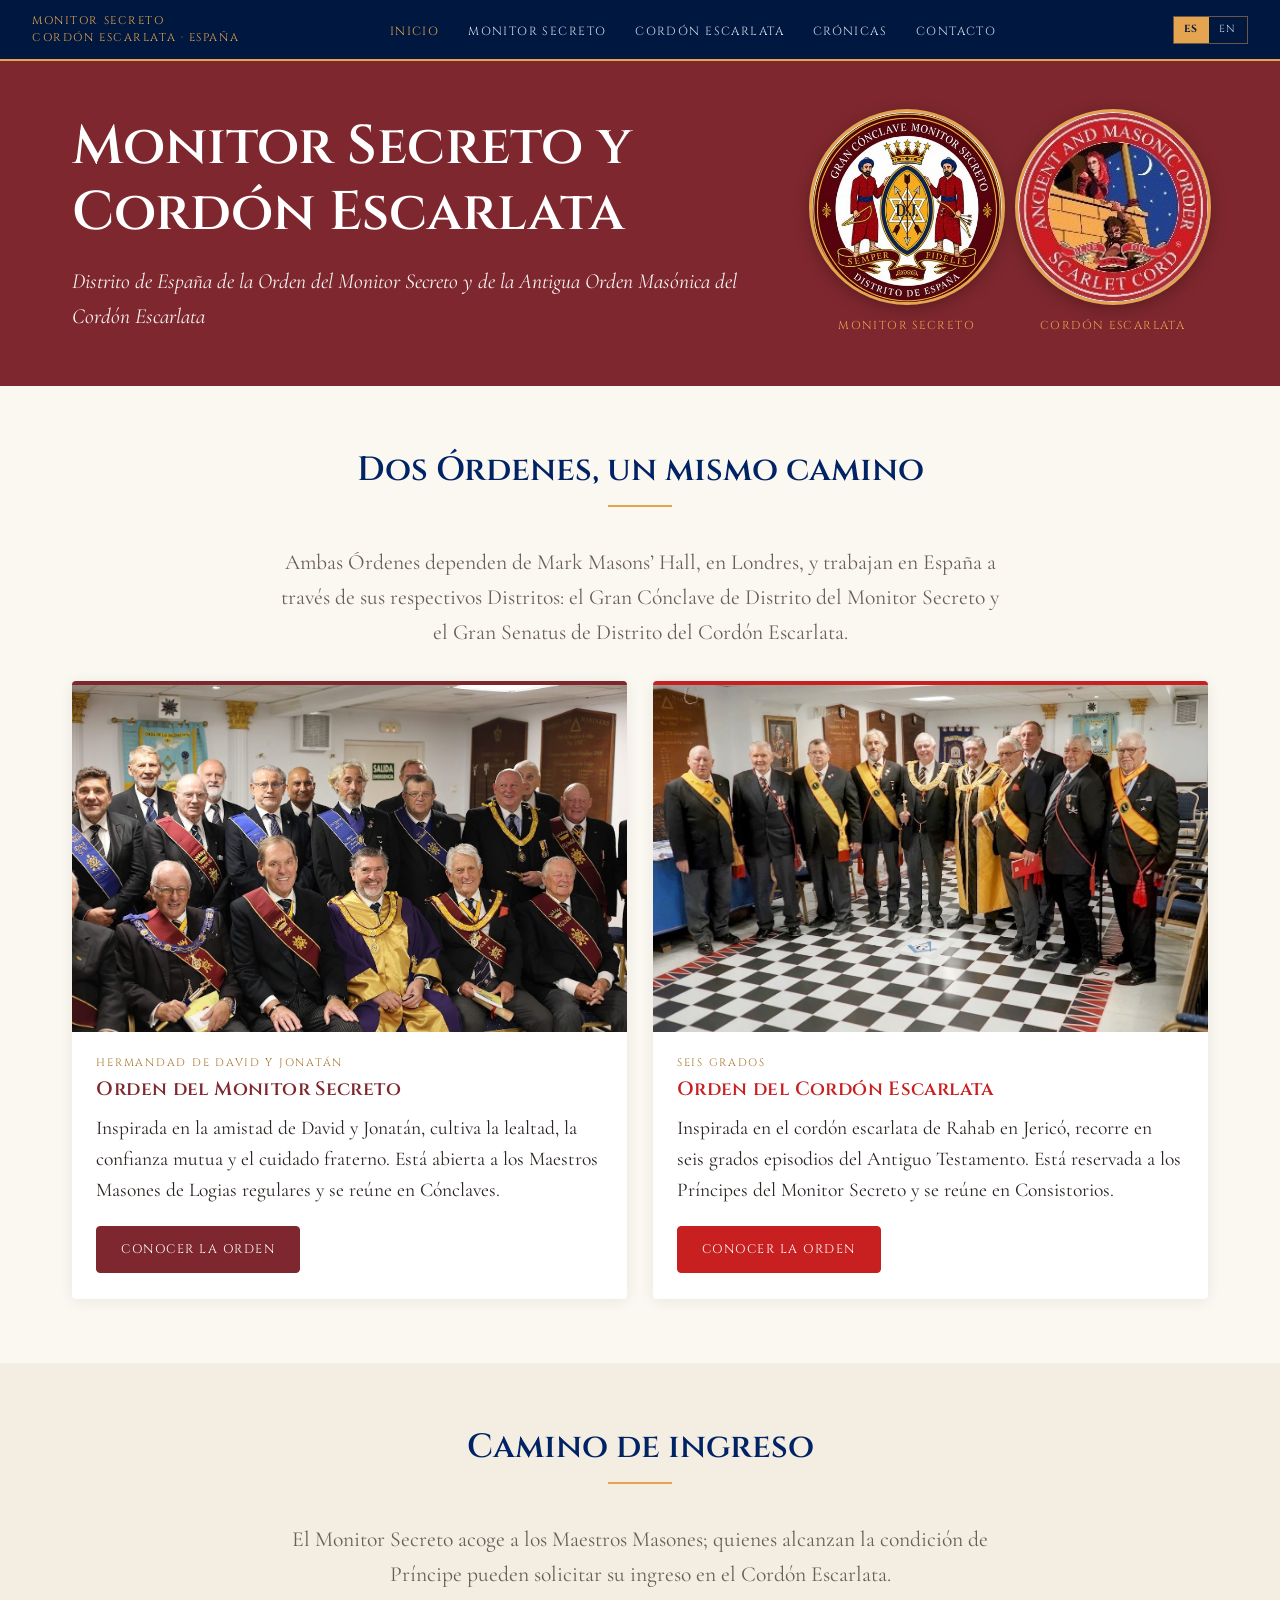
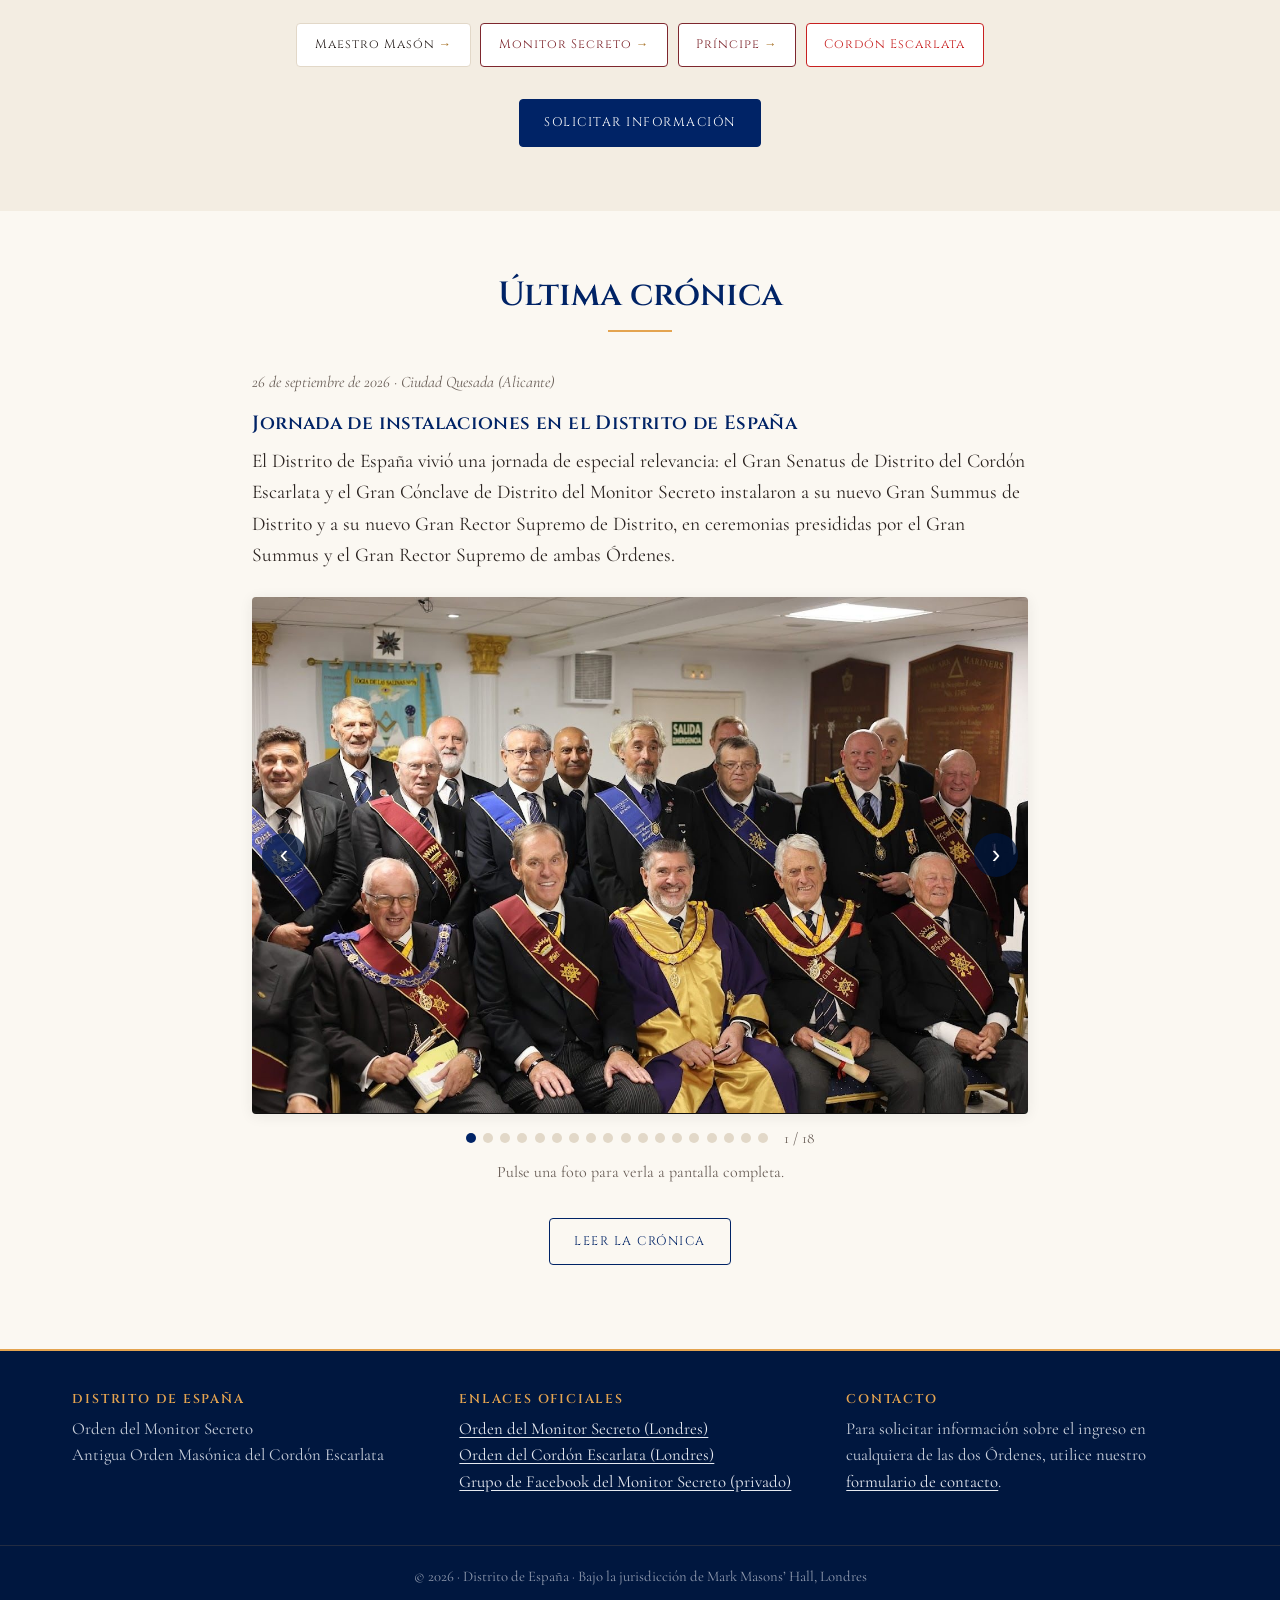
==== index.html @ dfb95e64 "Add files via upload" ====
<!DOCTYPE html>
<html lang="es">
<head>
<meta charset="utf-8">
<meta name="viewport" content="width=device-width, initial-scale=1">
<title>Monitor Secreto y Cordón Escarlata · Distrito de España</title>
<meta name="description" content="Web del Distrito de España de la Orden del Monitor Secreto y de la Antigua Orden Masónica del Cordón Escarlata.">
<meta name="theme-color" content="#00173F">
<link rel="alternate" hreflang="es" href="index.html">
<link rel="alternate" hreflang="en" href="index-en.html">
<link rel="icon" type="image/png" href="icon-192.png">
<link rel="apple-touch-icon" href="apple-touch-icon.png">
<link rel="manifest" href="manifest.json">
<link rel="preconnect" href="https://fonts.googleapis.com">
<link rel="preconnect" href="https://fonts.gstatic.com" crossorigin>
<link rel="stylesheet" href="https://fonts.googleapis.com/css2?family=Cinzel:wght@400;600;700&amp;family=Cormorant+Garamond:ital,wght@0,400;0,500;0,600;1,400&amp;display=swap">
<link rel="stylesheet" href="estilos.css?v=5">
</head>
<body>

<nav class="principal">
  <a href="index.html" class="nav-logo"><span class="nav-titulo">Monitor Secreto<br>Cordón Escarlata · España</span></a>
  <ul class="nav-enlaces">
      <li><a href="index.html" class="activo" aria-current="page">Inicio</a></li>
      <li><a href="monitor-secreto.html">Monitor Secreto</a></li>
      <li><a href="cordon-escarlata.html">Cordón Escarlata</a></li>
      <li><a href="cronicas.html">Crónicas</a></li>
      <li><a href="contacto.html">Contacto</a></li>
  </ul>
  <div class="idioma"><a href="index.html" lang="es" hreflang="es" class="activo">ES</a><a href="index-en.html" lang="en" hreflang="en">EN</a></div>
  <button class="nav-hamburguesa" type="button" aria-label="Menú" aria-controls="navMovil" aria-expanded="false" onclick="var m=document.getElementById('navMovil');this.setAttribute('aria-expanded',m.classList.toggle('abierto'))"><span></span><span></span><span></span></button>
</nav>
<div class="nav-movil" id="navMovil">
  <a href="index.html" class="activo">Inicio</a>
  <a href="monitor-secreto.html">Monitor Secreto</a>
  <a href="cordon-escarlata.html">Cordón Escarlata</a>
  <a href="cronicas.html">Crónicas</a>
  <a href="contacto.html">Contacto</a>
  <div class="idioma"><a href="index.html" lang="es" hreflang="es" class="activo">ES</a><a href="index-en.html" lang="en" hreflang="en">EN</a></div>
</div>

<header class="franja" style="background:var(--granate)">
  <div class="contenedor">
    <div>
      <h1>Monitor Secreto y Cordón Escarlata</h1>
      <p class="subtitulo">Distrito de España de la Orden del Monitor Secreto y de la Antigua Orden Masónica del Cordón Escarlata</p>
    </div>
    <div style="display:flex;gap:1rem;justify-content:center">
      <a class="acceso-orden" href="monitor-secreto.html"><span class="sello" style="width:clamp(120px,16vw,190px)"><img src="emblema-osm.jpg" alt="Emblema del Gran Cónclave de Distrito de España" width="190" height="190"></span><span class="rotulo">Monitor Secreto</span></a>
      <a class="acceso-orden" href="cordon-escarlata.html"><span class="sello" style="width:clamp(120px,16vw,190px)"><img src="emblema-osc.jpg" alt="Emblema de la Antigua Orden Masónica del Cordón Escarlata" width="190" height="190"></span><span class="rotulo">Cordón Escarlata</span></a>
    </div>
  </div>
</header>

<main>
<section class="seccion">
  <div class="contenedor">
    <h2 class="seccion-titulo">Dos Órdenes, un mismo camino</h2>
    <p class="entradilla">Ambas Órdenes dependen de Mark Masons’ Hall, en Londres, y trabajan en España a través de sus respectivos Distritos: el Gran Cónclave de Distrito del Monitor Secreto y el Gran Senatus de Distrito del Cordón Escarlata.</p>
    <div class="rejilla">
      <article class="tarjeta orden-osm">
        <img src="osm-instalacion-2026.jpg" alt="Hermanos del Monitor Secreto tras la instalación de septiembre de 2026" width="1379" height="919" loading="lazy">
        <div class="cuerpo">
          <span class="etiqueta">Hermandad de David y Jonatán</span>
          <h3>Orden del Monitor Secreto</h3>
          <p>Inspirada en la amistad de David y Jonatán, cultiva la lealtad, la confianza mutua y el cuidado fraterno. Está abierta a los Maestros Masones de Logias regulares y se reúne en Cónclaves.</p>
          <p><a class="boton" href="monitor-secreto.html">Conocer la Orden</a></p>
        </div>
      </article>
      <article class="tarjeta orden-osc">
        <img src="osc-instalacion-2026.jpg" alt="Compañeros del Cordón Escarlata tras la instalación de septiembre de 2026" width="1225" height="919" loading="lazy">
        <div class="cuerpo">
          <span class="etiqueta">Seis grados</span>
          <h3>Orden del Cordón Escarlata</h3>
          <p>Inspirada en el cordón escarlata de Rahab en Jericó, recorre en seis grados episodios del Antiguo Testamento. Está reservada a los Príncipes del Monitor Secreto y se reúne en Consistorios.</p>
          <p><a class="boton" href="cordon-escarlata.html">Conocer la Orden</a></p>
        </div>
      </article>
    </div>
  </div>
</section>

<section class="seccion alt">
  <div class="contenedor">
    <h2 class="seccion-titulo">Camino de ingreso</h2>
    <p class="entradilla">El Monitor Secreto acoge a los Maestros Masones; quienes alcanzan la condición de Príncipe pueden solicitar su ingreso en el Cordón Escarlata.</p>
    <ol class="camino"><li>Maestro Masón</li><li class="paso-osm">Monitor Secreto</li><li class="paso-osm">Príncipe</li><li class="paso-osc">Cordón Escarlata</li></ol>
    <div class="botones" style="margin-top:2rem"><a class="boton" href="contacto.html">Solicitar información</a></div>
  </div>
</section>

<section class="seccion cronica">
  <div class="contenedor" style="max-width:820px">
    <h2 class="seccion-titulo">Última crónica</h2>
    <p class="fecha">26 de septiembre de 2026 · Ciudad Quesada (Alicante)</p>
    <h3>Jornada de instalaciones en el Distrito de España</h3>
    <p>El Distrito de España vivió una jornada de especial relevancia: el Gran Senatus de Distrito del Cordón Escarlata y el Gran Cónclave de Distrito del Monitor Secreto instalaron a su nuevo Gran Summus de Distrito y a su nuevo Gran Rector Supremo de Distrito, en ceremonias presididas por el Gran Summus y el Gran Rector Supremo de ambas Órdenes.</p>
    <div class="galeria">
      <div class="galeria-pista" tabindex="0">
        <figure><img src="galeria-2026-01.jpg" alt="Jornada de instalaciones del Distrito de España, 26 de septiembre de 2026 · foto 1/18" width="1379" height="919" loading="lazy"></figure>
        <figure><img src="galeria-2026-02.jpg" alt="Jornada de instalaciones del Distrito de España, 26 de septiembre de 2026 · foto 2/18" width="1400" height="1050" loading="lazy"></figure>
        <figure><img src="galeria-2026-03.jpg" alt="Jornada de instalaciones del Distrito de España, 26 de septiembre de 2026 · foto 3/18" width="1400" height="933" loading="lazy"></figure>
        <figure><img src="galeria-2026-04.jpg" alt="Jornada de instalaciones del Distrito de España, 26 de septiembre de 2026 · foto 4/18" width="1400" height="1050" loading="lazy"></figure>
        <figure><img src="galeria-2026-05.jpg" alt="Jornada de instalaciones del Distrito de España, 26 de septiembre de 2026 · foto 5/18" width="1400" height="933" loading="lazy"></figure>
        <figure><img src="galeria-2026-06.jpg" alt="Jornada de instalaciones del Distrito de España, 26 de septiembre de 2026 · foto 6/18" width="1400" height="933" loading="lazy"></figure>
        <figure><img src="galeria-2026-07.jpg" alt="Jornada de instalaciones del Distrito de España, 26 de septiembre de 2026 · foto 7/18" width="1400" height="933" loading="lazy"></figure>
        <figure><img src="galeria-2026-08.jpg" alt="Jornada de instalaciones del Distrito de España, 26 de septiembre de 2026 · foto 8/18" width="1400" height="933" loading="lazy"></figure>
        <figure><img src="galeria-2026-09.jpg" alt="Jornada de instalaciones del Distrito de España, 26 de septiembre de 2026 · foto 9/18" width="1400" height="933" loading="lazy"></figure>
        <figure><img src="galeria-2026-10.jpg" alt="Jornada de instalaciones del Distrito de España, 26 de septiembre de 2026 · foto 10/18" width="1400" height="933" loading="lazy"></figure>
        <figure><img src="galeria-2026-11.jpg" alt="Jornada de instalaciones del Distrito de España, 26 de septiembre de 2026 · foto 11/18" width="1400" height="933" loading="lazy"></figure>
        <figure><img src="galeria-2026-12.jpg" alt="Jornada de instalaciones del Distrito de España, 26 de septiembre de 2026 · foto 12/18" width="1400" height="933" loading="lazy"></figure>
        <figure><img src="galeria-2026-13.jpg" alt="Jornada de instalaciones del Distrito de España, 26 de septiembre de 2026 · foto 13/18" width="1400" height="933" loading="lazy"></figure>
        <figure><img src="galeria-2026-14.jpg" alt="Jornada de instalaciones del Distrito de España, 26 de septiembre de 2026 · foto 14/18" width="1400" height="933" loading="lazy"></figure>
        <figure><img src="galeria-2026-15.jpg" alt="Jornada de instalaciones del Distrito de España, 26 de septiembre de 2026 · foto 15/18" width="1400" height="933" loading="lazy"></figure>
        <figure><img src="galeria-2026-16.jpg" alt="Jornada de instalaciones del Distrito de España, 26 de septiembre de 2026 · foto 16/18" width="1400" height="933" loading="lazy"></figure>
        <figure><img src="galeria-2026-17.jpg" alt="Jornada de instalaciones del Distrito de España, 26 de septiembre de 2026 · foto 17/18" width="1400" height="933" loading="lazy"></figure>
        <figure><img src="galeria-2026-18.jpg" alt="Jornada de instalaciones del Distrito de España, 26 de septiembre de 2026 · foto 18/18" width="1400" height="933" loading="lazy"></figure>
      </div>
      <button class="galeria-btn ant" type="button" aria-label="Foto anterior">‹</button>
      <button class="galeria-btn sig" type="button" aria-label="Foto siguiente">›</button>
    </div>
    <div class="galeria-pie"><div class="galeria-puntos"></div><span class="galeria-contador"></span></div>
    <p class="entradilla" style="margin-top:.6rem;font-size:1rem">Pulse una foto para verla a pantalla completa.</p>
    <dialog class="visor" id="visor">
      <img src="galeria-2026-01.jpg" alt="">
      <button class="visor-btn ant" type="button" aria-label="Foto anterior">‹</button>
      <button class="visor-btn sig" type="button" aria-label="Foto siguiente">›</button>
      <button class="visor-btn cerrar" type="button" aria-label="Cerrar">×</button>
    </dialog>
    <script>
    (function () {
      var g = document.querySelector('.galeria'), p = g.querySelector('.galeria-pista');
      var imgs = [].slice.call(p.querySelectorAll('img')), puntos = document.querySelector('.galeria-puntos');
      var cont = document.querySelector('.galeria-contador'), v = document.getElementById('visor'), vi = v.querySelector('img'), i = 0;
      imgs.forEach(function (im, k) {
        var b = document.createElement('button'); b.type = 'button'; b.setAttribute('aria-label', (k + 1) + ' / ' + imgs.length);
        b.onclick = function () { ir(k); }; puntos.appendChild(b);
        im.onclick = function () { ir(k); vi.src = im.src; vi.alt = im.alt; v.showModal(); };
      });
      function marcar() {
        [].forEach.call(puntos.children, function (d, k) { d.classList.toggle('activo', k === i); });
        cont.textContent = (i + 1) + ' / ' + imgs.length;
      }
      function ir(k) { i = (k + imgs.length) % imgs.length; p.scrollTo({ left: p.clientWidth * i, behavior: 'smooth' }); marcar(); }
      function mover(d) { ir(i + d); if (v.open) { vi.src = imgs[i].src; vi.alt = imgs[i].alt; } }
      p.addEventListener('scroll', function () { var k = Math.round(p.scrollLeft / p.clientWidth); if (k !== i) { i = k; marcar(); } }, { passive: true });
      g.querySelector('.ant').onclick = function () { mover(-1); };
      g.querySelector('.sig').onclick = function () { mover(1); };
      v.querySelector('.ant').onclick = function () { mover(-1); };
      v.querySelector('.sig').onclick = function () { mover(1); };
      v.querySelector('.cerrar').onclick = function () { v.close(); };
      v.addEventListener('click', function (e) { if (e.target === v) v.close(); });
      document.addEventListener('keydown', function (e) {
        if (e.key === 'ArrowLeft') mover(-1); else if (e.key === 'ArrowRight') mover(1);
      });
      marcar();
    })();
    </script>
    <p style="text-align:center;margin-top:1.2rem"><a class="boton-borde" href="cronicas.html">Leer la crónica</a></p>
  </div>
</section>
</main>

<footer>
  <div class="contenedor">
    <div><h4>Distrito de España</h4><p>Orden del Monitor Secreto<br>Antigua Orden Masónica del Cordón Escarlata</p></div>
    <div><h4>Enlaces oficiales</h4><p><a href="https://markmasonshall.org/orders/osm" rel="noopener">Orden del Monitor Secreto (Londres)</a><br><a href="https://markmasonshall.org/orders/osc" rel="noopener">Orden del Cordón Escarlata (Londres)</a><br><a href="https://www.facebook.com/groups/2115940143132112/" rel="noopener">Grupo de Facebook del Monitor Secreto (privado)</a></p></div>
    <div><h4>Contacto</h4><p>Para solicitar información sobre el ingreso en cualquiera de las dos Órdenes, utilice nuestro <a href="contacto.html">formulario de contacto</a>.</p></div>
  </div>
  <p class="pie-final">© 2026 · Distrito de España · Bajo la jurisdicción de Mark Masons’ Hall, Londres</p>
</footer>

<script data-goatcounter="https://monitorsecreto.goatcounter.com/count" async src="//gc.zgo.at/count.js"></script>
<script>
if ('serviceWorker' in navigator) { navigator.serviceWorker.register('service-worker.js'); }
</script>
</body>
</html>
---- estilos.css ----
/* ==========================================================================
   Orden del Monitor Secreto · Orden del Cordón Escarlata — Distrito de España
   Hoja de estilos común · v1
   Tipografías: Cinzel (títulos) · Cormorant Garamond (texto)
   Colores de Mark Masons' Hall: granate y oro (OSM) · escarlata (OSC)
   ========================================================================== */

/* ── 1. Variables ─────────────────────────────────────────────────────── */
:root {
  --azul: #002366;          /* institucional, común a todo el sitio */
  --azul-noche: #00173F;
  --granate: #7E272E;       /* Monitor Secreto */
  --oro: #E4A450;
  --oro-oscuro: #A8742A;
  --morado: #5B2A6E;        /* acento del Monitor Secreto (hábito) */
  --escarlata: #C82020;     /* Cordón Escarlata */
  --naranja: #F7AA50;

  --fondo: #FBF8F2;
  --fondo-alt: #F3EDE2;
  --texto: #2B2320;
  --texto-suave: #6A5F58;
  --linea: #E2D8C8;
  --tarjeta: #FFFFFF;

  /* Tema por defecto (portada, contacto, crónicas) */
  --principal: var(--azul);
  --acento: var(--oro);

  --f-titulo: 'Cinzel', 'Trajan Pro', Georgia, serif;
  --f-texto: 'Cormorant Garamond', Garamond, 'Times New Roman', serif;
  --ancho: 1180px;
  --radio: 4px;
  --sombra: 0 2px 14px rgba(43, 35, 32, .08);
}

/* Temas de cada Orden: se activan con una clase en <body> */
.tema-osm { --principal: var(--granate); --acento: var(--oro); }
.tema-osc { --principal: var(--escarlata); --acento: var(--naranja); }

/* ── 2. Base ──────────────────────────────────────────────────────────── */
*, *::before, *::after { box-sizing: border-box; }
html { scroll-behavior: smooth; -webkit-text-size-adjust: 100%; }
body {
  margin: 0;
  font-family: var(--f-texto);
  font-size: 1.22rem;
  line-height: 1.6;
  color: var(--texto);
  background: var(--fondo);
}
img { max-width: 100%; height: auto; display: block; }
a { color: var(--principal); text-underline-offset: 3px; }
a:hover { color: var(--oro-oscuro); }
:focus-visible { outline: 2px solid var(--acento); outline-offset: 3px; }

h1, h2, h3, h4 {
  font-family: var(--f-titulo);
  font-weight: 600;
  line-height: 1.2;
  margin: 0 0 .6em;
  color: var(--principal);
}
h1 { font-size: clamp(2rem, 5vw, 3.4rem); }
h2 { font-size: clamp(1.45rem, 3.2vw, 2.1rem); }
h3 { font-size: 1.2rem; letter-spacing: .02em; }
p { margin: 0 0 1em; }

.contenedor { width: 100%; max-width: var(--ancho); margin: 0 auto; padding: 0 1.4rem; }
.seccion { padding: 4rem 0; }
.seccion.alt { background: var(--fondo-alt); }
.seccion-titulo { text-align: center; margin-bottom: 2.4rem; }
.seccion-titulo::after {
  content: ""; display: block; width: 64px; height: 2px;
  background: var(--acento); margin: .9rem auto 0;
}
.entradilla { font-size: 1.35rem; color: var(--texto-suave); max-width: 46rem; margin: 0 auto 2rem; text-align: center; }
.visually-hidden { position: absolute; width: 1px; height: 1px; overflow: hidden; clip: rect(0 0 0 0); white-space: nowrap; }

/* ── 3. Navegación (patrón GLPM) ──────────────────────────────────────── */
nav.principal {
  position: sticky; top: 0; z-index: 100;
  display: flex; align-items: center; justify-content: space-between;
  padding: .8rem 2rem;
  background: var(--azul-noche);
  border-bottom: 2px solid var(--oro);
}
.nav-logo { display: flex; align-items: center; gap: .8rem; text-decoration: none; }
.nav-logo img { height: 48px; width: auto; }
.nav-titulo {
  font-family: var(--f-titulo); font-size: .7rem; letter-spacing: .14em;
  text-transform: uppercase; color: var(--oro); line-height: 1.5;
}
.nav-enlaces { display: flex; gap: 1.8rem; list-style: none; margin: 0; padding: 0; }
.nav-enlaces a {
  font-family: var(--f-titulo); font-size: .74rem; letter-spacing: .12em;
  text-transform: uppercase; text-decoration: none; color: #D6DCE6;
}
.nav-enlaces a:hover, .nav-enlaces a.activo { color: var(--oro); }
.idioma { display: flex; border: 1px solid rgba(228,164,80,.45); margin-left: 1.6rem; }
.idioma a {
  font-family: var(--f-titulo); font-size: .64rem; letter-spacing: .12em;
  padding: .3rem .65rem; text-decoration: none; color: #D6DCE6;
}
.idioma a.activo { background: var(--oro); color: var(--azul-noche); font-weight: 700; }
.nav-hamburguesa {
  display: none; flex-direction: column; gap: 5px;
  background: none; border: 0; padding: 6px; cursor: pointer;
}
.nav-hamburguesa span { display: block; width: 26px; height: 2px; background: var(--oro); }
.nav-movil {
  display: none; flex-direction: column;
  position: sticky; top: 62px; z-index: 99;
  background: var(--azul-noche); padding: .6rem 1.4rem 1.2rem;
  border-bottom: 1px solid rgba(228,164,80,.3);
}
.nav-movil.abierto { display: flex; }
.nav-movil a {
  font-family: var(--f-titulo); font-size: .82rem; letter-spacing: .1em;
  text-transform: uppercase; text-decoration: none; color: #D6DCE6;
  padding: .8rem 0; border-bottom: 1px solid rgba(228,164,80,.12);
}
.nav-movil a.activo { color: var(--oro); }
.nav-movil .idioma { align-self: flex-start; margin: 1rem 0 0; }
.nav-movil .idioma a { border-bottom: 0; padding: .35rem .75rem; }

/* ── 4. Franja de cabecera de cada Orden (patrón Londres) ─────────────── */
.franja { background: var(--principal); color: #fff; padding: 3.2rem 0; }
.franja .contenedor {
  display: grid; grid-template-columns: 1fr auto; align-items: center; gap: 2.5rem;
}
.franja h1 { color: #fff; margin-bottom: .35em; }
.franja .subtitulo { font-size: 1.35rem; font-style: italic; margin: 0; opacity: .95; }
.franja .sello {
  width: clamp(150px, 22vw, 240px); aspect-ratio: 1;
  border-radius: 50%; overflow: hidden;
  box-shadow: 0 0 0 3px var(--oro), 0 4px 18px rgba(0,0,0,.35);
}
.franja .sello img { width: 100%; height: 100%; object-fit: cover; }
.tema-osm .franja { border-bottom: 5px solid var(--morado); }
.tema-osc .franja { border-bottom: 5px solid var(--naranja); }

/* ── 5. Botones ───────────────────────────────────────────────────────── */
.boton, .boton-borde {
  display: inline-block; font-family: var(--f-titulo);
  font-size: .78rem; letter-spacing: .12em; text-transform: uppercase;
  text-decoration: none; padding: .8rem 1.5rem; border-radius: var(--radio);
  transition: background .25s, color .25s;
}
.boton { background: var(--principal); color: #fff; border: 1px solid var(--principal); }
.boton:hover { background: var(--azul-noche); color: var(--oro); }
.boton-borde { border: 1px solid var(--principal); color: var(--principal); background: transparent; }
.boton-borde:hover { background: var(--principal); color: #fff; }
.botones { display: flex; flex-wrap: wrap; gap: .8rem; justify-content: center; }

/* ── 6. Tarjetas: Órdenes, grados, gobernantes ────────────────────────── */
.rejilla { display: grid; gap: 1.6rem; grid-template-columns: repeat(auto-fit, minmax(260px, 1fr)); }
.tarjeta {
  background: var(--tarjeta); border-radius: var(--radio);
  box-shadow: var(--sombra); overflow: hidden;
  border-top: 4px solid var(--principal);
  display: flex; flex-direction: column;
}
.tarjeta img { width: 100%; aspect-ratio: 16/10; object-fit: cover; }
.tarjeta .cuerpo { padding: 1.4rem 1.5rem 1.6rem; flex: 1; }
.tarjeta .etiqueta {
  font-family: var(--f-titulo); font-size: .68rem; letter-spacing: .16em;
  text-transform: uppercase; color: var(--oro-oscuro); margin-bottom: .4rem; display: block;
}
.tarjeta p:last-child { margin-bottom: 0; }

/* Tarjetas de acceso a cada Orden en la portada */
.orden-osm { --principal: var(--granate); }
.orden-osc { --principal: var(--escarlata); }

.gobernante { text-align: center; }
.gobernante .cuerpo { padding: 1.4rem 1rem; }
.gobernante .cargo {
  font-family: var(--f-titulo); font-size: .74rem; letter-spacing: .12em;
  text-transform: uppercase; color: var(--principal); margin: 0 0 .3rem;
}
.gobernante .nombre { font-size: 1.25rem; font-weight: 600; margin: 0; }

/* Camino de ingreso: Maestro Masón → Monitor Secreto → Príncipe → Cordón */
.camino {
  display: flex; flex-wrap: wrap; justify-content: center; gap: .6rem;
  list-style: none; padding: 0; margin: 0;
}
.camino li {
  font-family: var(--f-titulo); font-size: .78rem; letter-spacing: .08em;
  padding: .7rem 1.1rem; border: 1px solid var(--linea); background: var(--tarjeta);
  border-radius: var(--radio);
}
.camino li:not(:last-child)::after { content: " →"; color: var(--oro-oscuro); }
.camino .paso-osm { border-color: var(--granate); color: var(--granate); }
.camino .paso-osc { border-color: var(--escarlata); color: var(--escarlata); }

/* ── 7. Crónicas ──────────────────────────────────────────────────────── */
.cronica .fecha { font-size: 1rem; color: var(--texto-suave); font-style: italic; }
.foto { margin: 1.6rem 0; }
.foto figcaption { font-size: .98rem; color: var(--texto-suave); font-style: italic; margin-top: .4rem; }

/* Vídeo adaptable (YouTube) */
.video { position: relative; aspect-ratio: 16/9; border-radius: var(--radio); overflow: hidden; box-shadow: var(--sombra); }
.video iframe { position: absolute; inset: 0; width: 100%; height: 100%; border: 0; }

/* ── 8. Pie ───────────────────────────────────────────────────────────── */
footer {
  background: var(--azul-noche); color: #C9D0DC;
  padding: 2.6rem 0 1.6rem; font-size: 1.05rem; border-top: 2px solid var(--oro);
}
footer .contenedor { display: grid; gap: 1.6rem; grid-template-columns: repeat(auto-fit, minmax(220px, 1fr)); }
footer h4 { color: var(--oro); font-size: .8rem; letter-spacing: .14em; text-transform: uppercase; }
footer a { color: #E6EAF1; }
footer a:hover { color: var(--oro); }
.pie-final {
  text-align: center; font-size: .92rem; color: #8F9AAE;
  margin-top: 2rem; padding-top: 1.2rem; border-top: 1px solid rgba(228,164,80,.15);
}

/* ── 9. Móvil ─────────────────────────────────────────────────────────── */
@media (max-width: 900px) {
  nav.principal { padding: .7rem 1.2rem; }
  .nav-enlaces, nav.principal > .idioma { display: none; }
  .nav-hamburguesa { display: flex; }
  .nav-logo img { height: 42px; }
}
@media (max-width: 640px) {
  body { font-size: 1.15rem; }
  .seccion { padding: 2.8rem 0; }
  .franja { padding: 2.2rem 0; text-align: center; }
  .franja .contenedor { grid-template-columns: 1fr; gap: 1.4rem; }
  .franja .sello { order: -1; margin: 0 auto; width: 150px; }
  .nav-titulo { font-size: .6rem; }
}

/* ── 10. Siempre en modo claro ──────────────────────────────────────── */
:root { color-scheme: only light; }

/* ── 11. Impresión ────────────────────────────────────────────────────── */
@media print {
  nav.principal, .nav-movil, footer, .video { display: none; }
  .franja { background: none; color: #000; }
  .franja h1 { color: #000; }
}

/* ── 12. Formulario de contacto ───────────────────────────────────────── */
.formulario { display: grid; gap: 1.1rem; background: var(--tarjeta); padding: 2rem 1.8rem; border-radius: var(--radio); box-shadow: var(--sombra); border-top: 4px solid var(--principal); }
.formulario .campo { display: grid; gap: .35rem; }
.formulario label, .formulario legend { font-family: var(--f-titulo); font-size: .76rem; letter-spacing: .1em; text-transform: uppercase; color: var(--principal); }
.formulario input, .formulario select, .formulario textarea {
  font: inherit; font-size: 1.12rem; color: var(--texto); background: var(--fondo);
  border: 1px solid var(--linea); border-radius: var(--radio); padding: .65rem .8rem; width: 100%;
}
.formulario textarea { min-height: 9rem; resize: vertical; }
.formulario input:focus, .formulario select:focus, .formulario textarea:focus { outline: 2px solid var(--acento); border-color: var(--acento); }
.formulario .check { display: flex; gap: .6rem; align-items: flex-start; font-family: var(--f-texto); font-size: 1.02rem; text-transform: none; letter-spacing: 0; color: var(--texto); }
.formulario .check input { width: auto; margin-top: .35rem; }
.formulario .nota { font-size: .98rem; color: var(--texto-suave); margin: 0; }
.formulario .oculto { position: absolute; left: -9999px; }
.aviso-ok { scroll-margin-top: 90px; display: none; background: #EEF5EA; border-left: 4px solid #4A7A3A; padding: 1rem 1.2rem; border-radius: var(--radio); margin-bottom: 1.6rem; }
.aviso-ok.visible { display: block; }

/* ── 13. Cúpula de gobierno: el jefe en el centro, el Diputado a su derecha
        (a la izquierda del espectador) y el Asistente al otro lado ─────── */
.cupula { display: grid; gap: 1.6rem; grid-template-columns: 1fr; }
.cupula-extra { display: grid; gap: 1.6rem; margin: 1.6rem auto 0; }
@media (min-width: 700px) {
  .cupula { grid-template-columns: repeat(3, 1fr); }
  .cupula .jefe { grid-column: 2; grid-row: 1; }
  .cupula .dcha { grid-column: 1; grid-row: 1; }
  .cupula .izda { grid-column: 3; grid-row: 1; }
  .cupula-extra { max-width: calc((100% - 3.2rem) / 3); }
}

/* ── 14. Presentación de fotos (galería deslizante) y visor ──────────── */
.galeria { position: relative; margin: 1.6rem 0 0; }
.galeria-pista {
  display: flex; overflow-x: auto; scroll-snap-type: x mandatory;
  border-radius: var(--radio); box-shadow: var(--sombra); background: #111;
  scrollbar-width: none; -webkit-overflow-scrolling: touch;
}
.galeria-pista::-webkit-scrollbar { display: none; }
.galeria-pista figure { flex: 0 0 100%; margin: 0; scroll-snap-align: center; aspect-ratio: 3 / 2; }
.galeria-pista img { width: 100%; height: 100%; object-fit: contain; cursor: zoom-in; }
.galeria-btn, .visor-btn {
  position: absolute; top: 50%; transform: translateY(-50%);
  width: 44px; height: 44px; border-radius: 50%; border: 0; cursor: pointer;
  background: rgba(0, 23, 63, .72); color: #fff; font-size: 1.6rem; line-height: 1;
}
.galeria-btn:hover, .visor-btn:hover { background: var(--principal); }
.galeria-btn.ant { left: .6rem; } .galeria-btn.sig { right: .6rem; }
.galeria-pie { display: flex; justify-content: center; align-items: center; gap: 1rem; margin-top: .8rem; flex-wrap: wrap; }
.galeria-puntos { display: flex; gap: .45rem; flex-wrap: wrap; justify-content: center; }
.galeria-puntos button { width: 10px; height: 10px; padding: 0; border: 0; border-radius: 50%; background: var(--linea); cursor: pointer; }
.galeria-puntos button.activo { background: var(--principal); }
.galeria-contador { font-size: .95rem; color: var(--texto-suave); }
.visor { border: 0; padding: 0; background: transparent; max-width: 100vw; max-height: 100vh; overflow: visible; }
.visor::backdrop { background: rgba(0, 0, 0, .92); }
.visor img { display: block; max-width: 94vw; max-height: 86vh; margin: auto; }
.visor .visor-btn.ant { left: -3.4rem; } .visor .visor-btn.sig { right: -3.4rem; }
.visor .cerrar { position: fixed; top: calc(1rem + env(safe-area-inset-top, 0px)); right: 1rem; transform: none; }
@media (max-width: 700px) {
  .visor .visor-btn.ant { left: .4rem; } .visor .visor-btn.sig { right: .4rem; }
}

/* ── 15. Escudos de la portada como acceso a cada Orden ───────────────── */
.acceso-orden { display: flex; flex-direction: column; align-items: center; gap: .9rem; text-decoration: none; color: #fff; }
.acceso-orden .sello { display: block; transition: transform .25s ease, box-shadow .25s ease; }
.acceso-orden:hover .sello, .acceso-orden:focus-visible .sello {
  transform: scale(1.06);
  box-shadow: 0 0 0 3px var(--oro), 0 0 0 8px rgba(228,164,80,.35), 0 6px 22px rgba(0,0,0,.45);
}
.acceso-orden .rotulo { font-family: var(--f-titulo); font-size: .72rem; letter-spacing: .12em; text-transform: uppercase; color: var(--oro); }
.acceso-orden:hover .rotulo, .acceso-orden:focus-visible .rotulo { color: #fff; }
.acceso-orden:focus-visible { outline: none; }
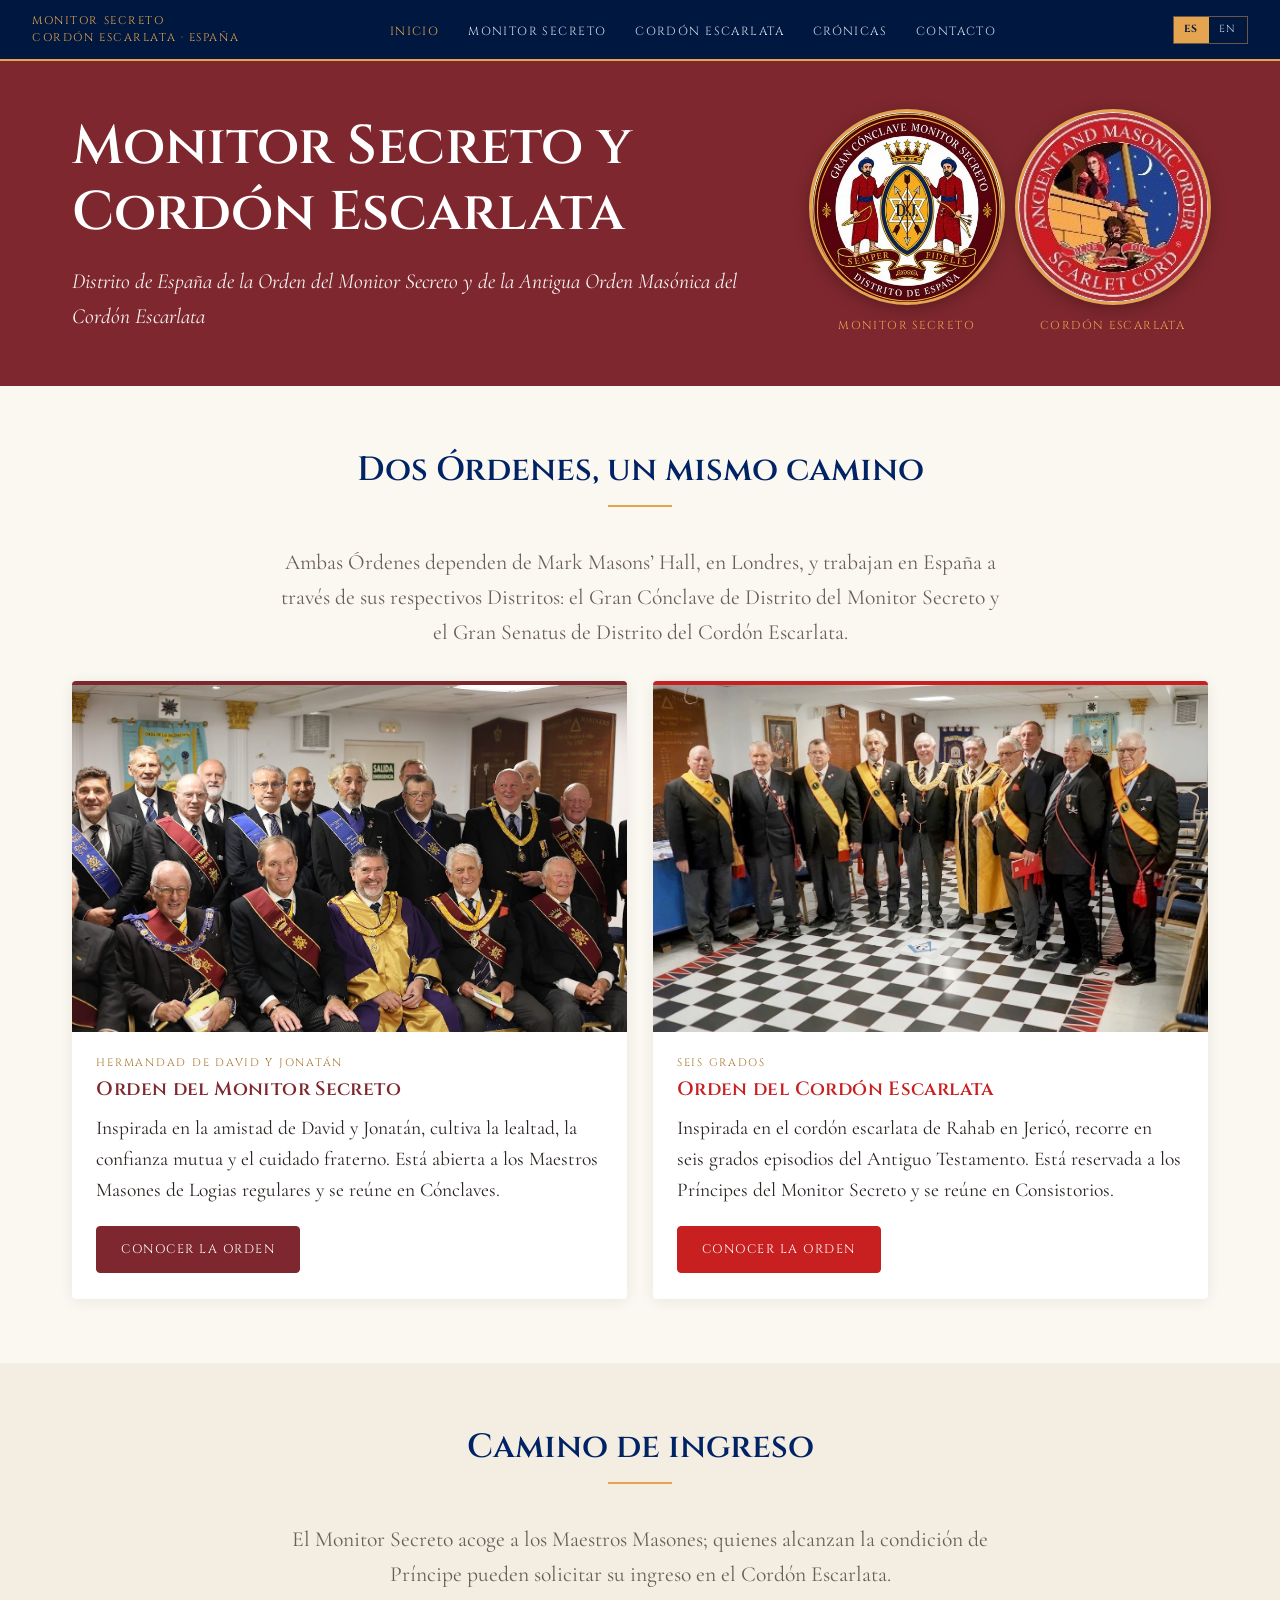
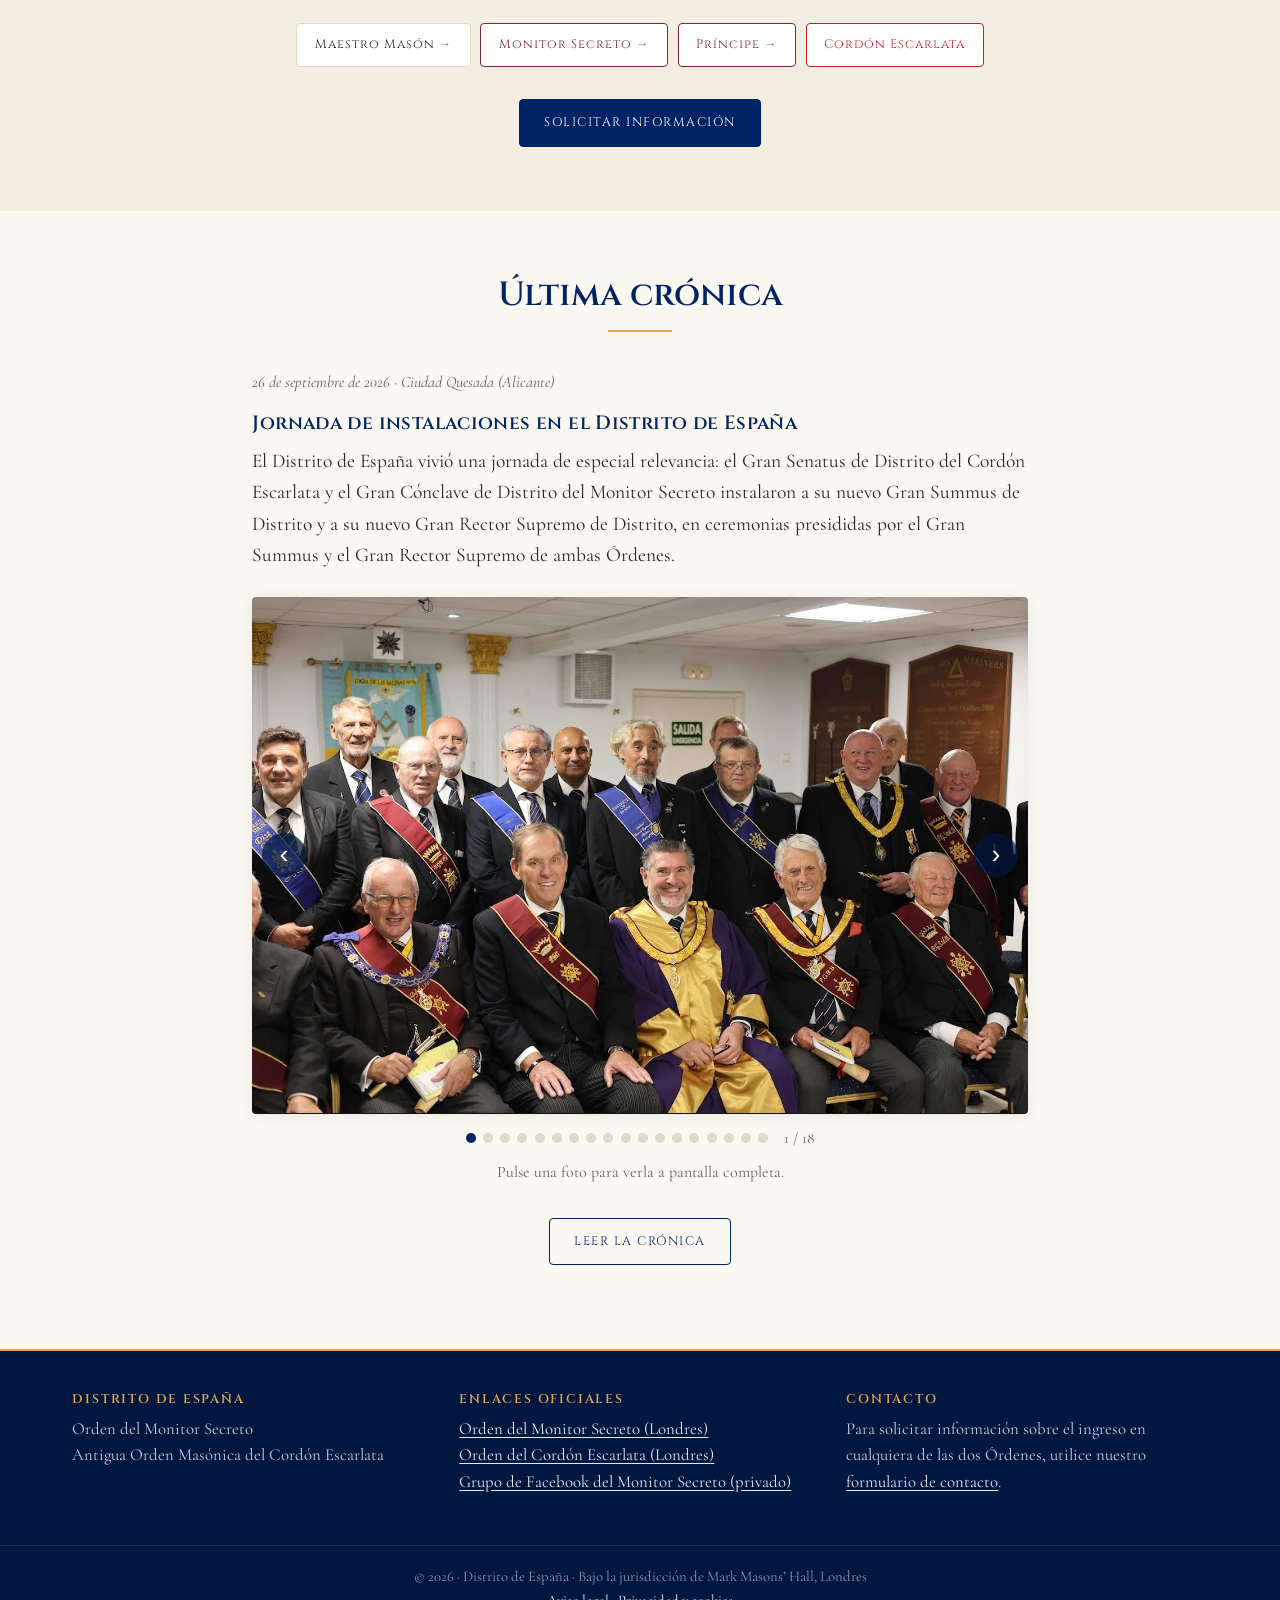
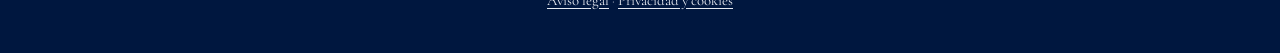
==== commit 7090fbcc: "Aviso legal y privacidad (ES/EN) con los datos del titular, enlaces en el pie y en el formulario; tr" ====
--- a/index.html
+++ b/index.html
@@ -5,16 +5,29 @@
 <meta name="viewport" content="width=device-width, initial-scale=1">
 <title>Monitor Secreto y Cordón Escarlata · Distrito de España</title>
 <meta name="description" content="Web del Distrito de España de la Orden del Monitor Secreto y de la Antigua Orden Masónica del Cordón Escarlata.">
+<link rel="canonical" href="https://monitorsecreto-scarletcord.es/">
+<link rel="alternate" hreflang="es" href="https://monitorsecreto-scarletcord.es/">
+<link rel="alternate" hreflang="en" href="https://monitorsecreto-scarletcord.es/index-en.html">
+<link rel="alternate" hreflang="x-default" href="https://monitorsecreto-scarletcord.es/">
+<meta property="og:type" content="website">
+<meta property="og:site_name" content="Monitor Secreto y Cordón Escarlata · Distrito de España">
+<meta property="og:title" content="Monitor Secreto y Cordón Escarlata · Distrito de España">
+<meta property="og:description" content="Web del Distrito de España de la Orden del Monitor Secreto y de la Antigua Orden Masónica del Cordón Escarlata.">
+<meta property="og:url" content="https://monitorsecreto-scarletcord.es/">
+<meta property="og:image" content="https://monitorsecreto-scarletcord.es/og-image.jpg">
+<meta property="og:image:width" content="1200">
+<meta property="og:image:height" content="630">
+<meta property="og:locale" content="es_ES">
+<meta property="og:locale:alternate" content="en_GB">
+<meta name="twitter:card" content="summary_large_image">
 <meta name="theme-color" content="#00173F">
-<link rel="alternate" hreflang="es" href="index.html">
-<link rel="alternate" hreflang="en" href="index-en.html">
 <link rel="icon" type="image/png" href="icon-192.png">
 <link rel="apple-touch-icon" href="apple-touch-icon.png">
 <link rel="manifest" href="manifest.json">
 <link rel="preconnect" href="https://fonts.googleapis.com">
 <link rel="preconnect" href="https://fonts.gstatic.com" crossorigin>
 <link rel="stylesheet" href="https://fonts.googleapis.com/css2?family=Cinzel:wght@400;600;700&amp;family=Cormorant+Garamond:ital,wght@0,400;0,500;0,600;1,400&amp;display=swap">
-<link rel="stylesheet" href="estilos.css?v=5">
+<link rel="stylesheet" href="estilos.css?v=6">
 </head>
 <body>
 
@@ -47,7 +60,7 @@
     </div>
     <div style="display:flex;gap:1rem;justify-content:center">
       <a class="acceso-orden" href="monitor-secreto.html"><span class="sello" style="width:clamp(120px,16vw,190px)"><img src="emblema-osm.jpg" alt="Emblema del Gran Cónclave de Distrito de España" width="190" height="190"></span><span class="rotulo">Monitor Secreto</span></a>
-      <a class="acceso-orden" href="cordon-escarlata.html"><span class="sello" style="width:clamp(120px,16vw,190px)"><img src="emblema-osc.jpg" alt="Emblema de la Antigua Orden Masónica del Cordón Escarlata" width="190" height="190"></span><span class="rotulo">Cordón Escarlata</span></a>
+      <a class="acceso-orden" href="cordon-escarlata.html"><span class="sello" style="width:clamp(120px,16vw,190px)"><img src="emblema-osc.jpg" alt="Emblema de la Antigua Orden Masónica del Cordón Escarlata" width="190" height="190" loading="lazy" decoding="async"></span><span class="rotulo">Cordón Escarlata</span></a>
     </div>
   </div>
 </header>
@@ -122,7 +135,7 @@
     <div class="galeria-pie"><div class="galeria-puntos"></div><span class="galeria-contador"></span></div>
     <p class="entradilla" style="margin-top:.6rem;font-size:1rem">Pulse una foto para verla a pantalla completa.</p>
     <dialog class="visor" id="visor">
-      <img src="galeria-2026-01.jpg" alt="">
+      <img src="galeria-2026-01.jpg" alt="" loading="lazy" decoding="async">
       <button class="visor-btn ant" type="button" aria-label="Foto anterior">‹</button>
       <button class="visor-btn sig" type="button" aria-label="Foto siguiente">›</button>
       <button class="visor-btn cerrar" type="button" aria-label="Cerrar">×</button>
@@ -167,7 +180,7 @@
     <div><h4>Enlaces oficiales</h4><p><a href="https://markmasonshall.org/orders/osm" rel="noopener">Orden del Monitor Secreto (Londres)</a><br><a href="https://markmasonshall.org/orders/osc" rel="noopener">Orden del Cordón Escarlata (Londres)</a><br><a href="https://www.facebook.com/groups/2115940143132112/" rel="noopener">Grupo de Facebook del Monitor Secreto (privado)</a></p></div>
     <div><h4>Contacto</h4><p>Para solicitar información sobre el ingreso en cualquiera de las dos Órdenes, utilice nuestro <a href="contacto.html">formulario de contacto</a>.</p></div>
   </div>
-  <p class="pie-final">© 2026 · Distrito de España · Bajo la jurisdicción de Mark Masons’ Hall, Londres</p>
+  <p class="pie-final">© 2026 · Distrito de España · Bajo la jurisdicción de Mark Masons’ Hall, Londres<br><a href="aviso-legal.html">Aviso legal</a> · <a href="privacidad.html">Privacidad y cookies</a></p>
 </footer>
 
 <script data-goatcounter="https://monitorsecreto.goatcounter.com/count" async src="//gc.zgo.at/count.js"></script>
--- a/estilos.css
+++ b/estilos.css
@@ -12,7 +12,6 @@
   --granate: #7E272E;       /* Monitor Secreto */
   --oro: #E4A450;
   --oro-oscuro: #A8742A;
-  --morado: #5B2A6E;        /* acento del Monitor Secreto (hábito) */
   --escarlata: #C82020;     /* Cordón Escarlata */
   --naranja: #F7AA50;
 
@@ -137,7 +136,7 @@
   box-shadow: 0 0 0 3px var(--oro), 0 4px 18px rgba(0,0,0,.35);
 }
 .franja .sello img { width: 100%; height: 100%; object-fit: cover; }
-.tema-osm .franja { border-bottom: 5px solid var(--morado); }
+.tema-osm .franja { border-bottom: 5px solid var(--oro); }
 .tema-osc .franja { border-bottom: 5px solid var(--naranja); }
 
 /* ── 5. Botones ───────────────────────────────────────────────────────── */
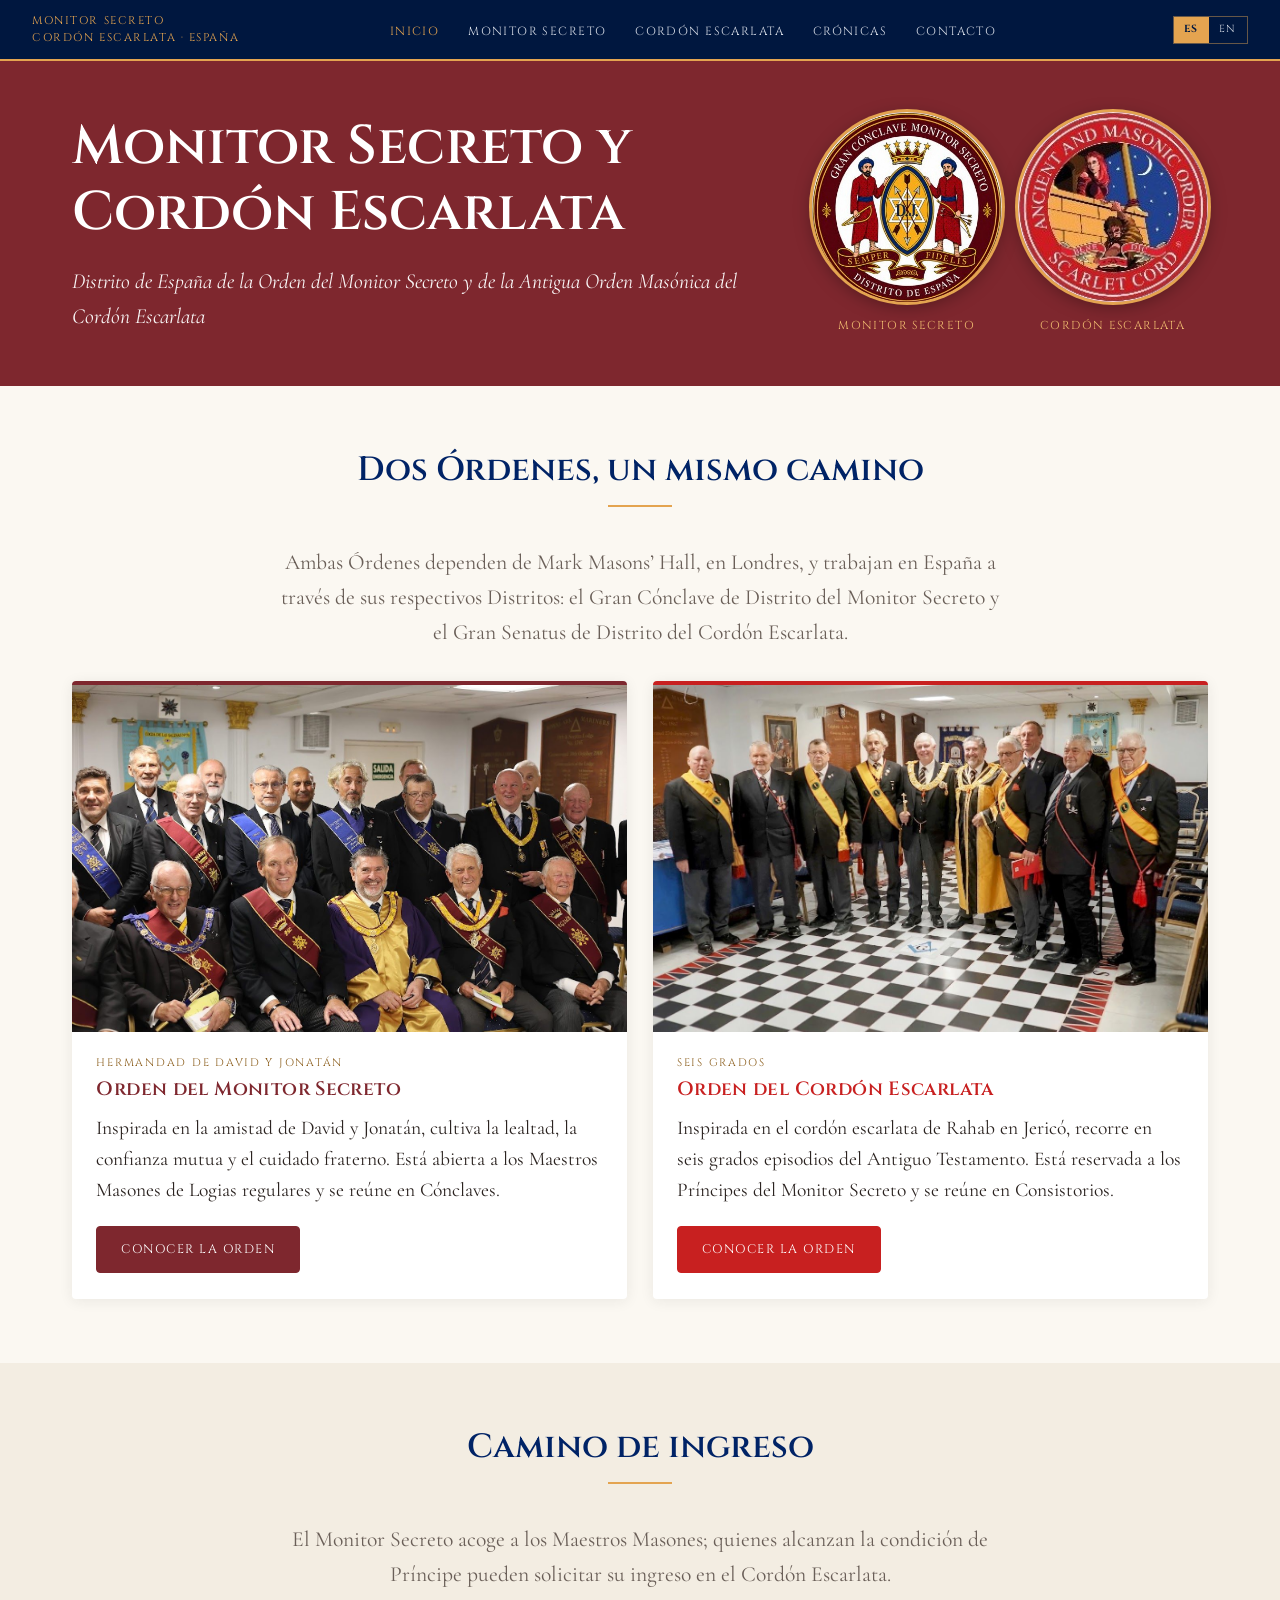
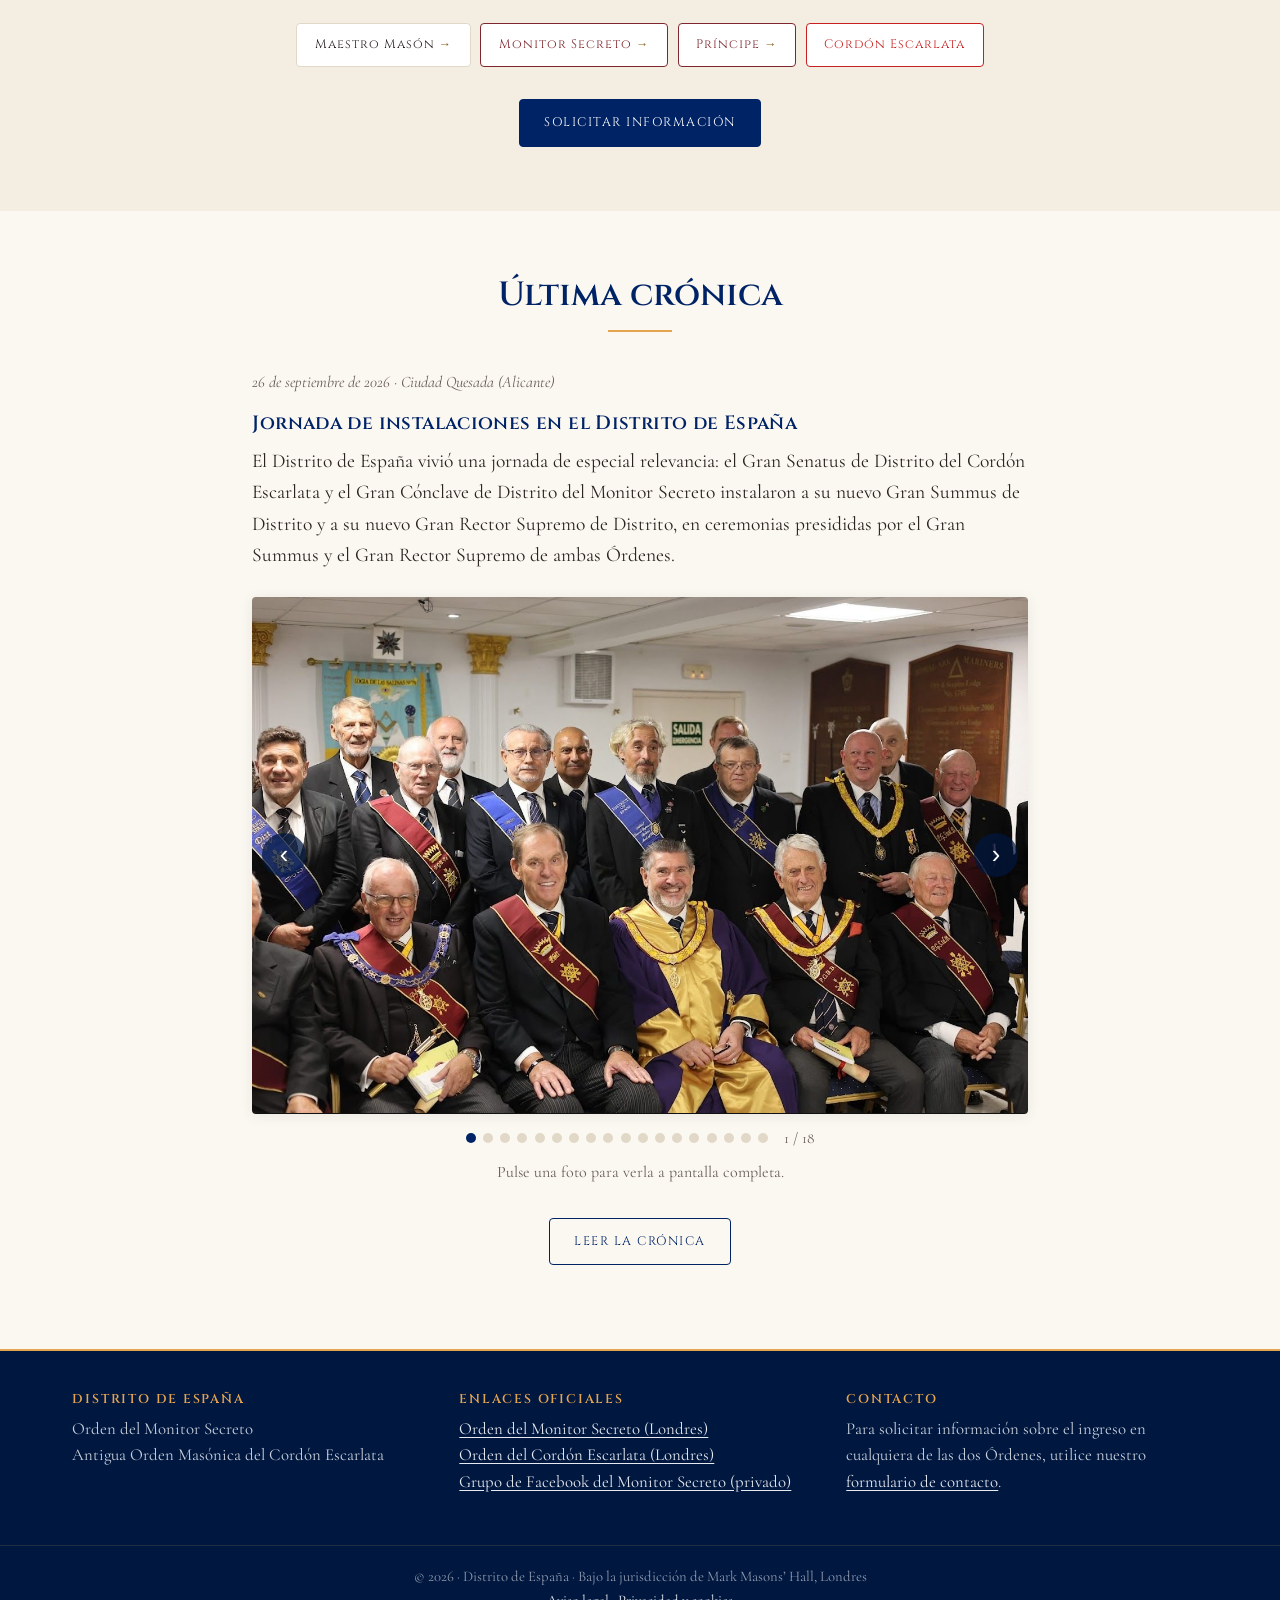
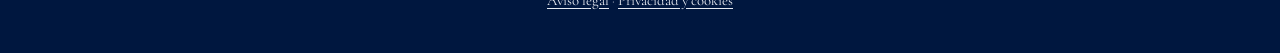
==== commit 1192b8b0: "Pulido: contraste AA en rótulos y etiquetas doradas, encabezados del pie en orden (h2), YouTube en l" ====
--- a/index.html
+++ b/index.html
@@ -27,7 +27,10 @@
 <link rel="preconnect" href="https://fonts.googleapis.com">
 <link rel="preconnect" href="https://fonts.gstatic.com" crossorigin>
 <link rel="stylesheet" href="https://fonts.googleapis.com/css2?family=Cinzel:wght@400;600;700&amp;family=Cormorant+Garamond:ital,wght@0,400;0,500;0,600;1,400&amp;display=swap">
-<link rel="stylesheet" href="estilos.css?v=6">
+<link rel="stylesheet" href="estilos.css?v=7">
+<script type="application/ld+json">
+{"@context":"https://schema.org","@type":"Organization","name":"Monitor Secreto y Cordón Escarlata · Distrito de España","description":"Distrito de España de la Orden del Monitor Secreto y de la Antigua Orden Masónica del Cordón Escarlata.","url":"https://monitorsecreto-scarletcord.es/","logo":"https://monitorsecreto-scarletcord.es/icon-512.png","inLanguage":"es","areaServed":"ES","parentOrganization":{"@type":"Organization","name":"Mark Masons’ Hall","url":"https://markmasonshall.org/"}}
+</script>
 </head>
 <body>
 
@@ -176,9 +179,9 @@
 
 <footer>
   <div class="contenedor">
-    <div><h4>Distrito de España</h4><p>Orden del Monitor Secreto<br>Antigua Orden Masónica del Cordón Escarlata</p></div>
-    <div><h4>Enlaces oficiales</h4><p><a href="https://markmasonshall.org/orders/osm" rel="noopener">Orden del Monitor Secreto (Londres)</a><br><a href="https://markmasonshall.org/orders/osc" rel="noopener">Orden del Cordón Escarlata (Londres)</a><br><a href="https://www.facebook.com/groups/2115940143132112/" rel="noopener">Grupo de Facebook del Monitor Secreto (privado)</a></p></div>
-    <div><h4>Contacto</h4><p>Para solicitar información sobre el ingreso en cualquiera de las dos Órdenes, utilice nuestro <a href="contacto.html">formulario de contacto</a>.</p></div>
+    <div><h2>Distrito de España</h2><p>Orden del Monitor Secreto<br>Antigua Orden Masónica del Cordón Escarlata</p></div>
+    <div><h2>Enlaces oficiales</h2><p><a href="https://markmasonshall.org/orders/osm" rel="noopener">Orden del Monitor Secreto (Londres)</a><br><a href="https://markmasonshall.org/orders/osc" rel="noopener">Orden del Cordón Escarlata (Londres)</a><br><a href="https://www.facebook.com/groups/2115940143132112/" rel="noopener">Grupo de Facebook del Monitor Secreto (privado)</a></p></div>
+    <div><h2>Contacto</h2><p>Para solicitar información sobre el ingreso en cualquiera de las dos Órdenes, utilice nuestro <a href="contacto.html">formulario de contacto</a>.</p></div>
   </div>
   <p class="pie-final">© 2026 · Distrito de España · Bajo la jurisdicción de Mark Masons’ Hall, Londres<br><a href="aviso-legal.html">Aviso legal</a> · <a href="privacidad.html">Privacidad y cookies</a></p>
 </footer>
--- a/estilos.css
+++ b/estilos.css
@@ -1,6 +1,6 @@
 /* ==========================================================================
    Orden del Monitor Secreto · Orden del Cordón Escarlata — Distrito de España
-   Hoja de estilos común · v1
+   Hoja de estilos común · v7
    Tipografías: Cinzel (títulos) · Cormorant Garamond (texto)
    Colores de Mark Masons' Hall: granate y oro (OSM) · escarlata (OSC)
    ========================================================================== */
@@ -11,7 +11,7 @@
   --azul-noche: #00173F;
   --granate: #7E272E;       /* Monitor Secreto */
   --oro: #E4A450;
-  --oro-oscuro: #A8742A;
+  --oro-oscuro: #8C5F1E;   /* oro para texto sobre fondo claro (contraste AA) */
   --escarlata: #C82020;     /* Cordón Escarlata */
   --naranja: #F7AA50;
 
@@ -209,7 +209,7 @@
   padding: 2.6rem 0 1.6rem; font-size: 1.05rem; border-top: 2px solid var(--oro);
 }
 footer .contenedor { display: grid; gap: 1.6rem; grid-template-columns: repeat(auto-fit, minmax(220px, 1fr)); }
-footer h4 { color: var(--oro); font-size: .8rem; letter-spacing: .14em; text-transform: uppercase; }
+footer h2, footer h4 { color: var(--oro); font-size: .8rem; letter-spacing: .14em; text-transform: uppercase; }
 footer a { color: #E6EAF1; }
 footer a:hover { color: var(--oro); }
 .pie-final {
@@ -310,6 +310,6 @@
   transform: scale(1.06);
   box-shadow: 0 0 0 3px var(--oro), 0 0 0 8px rgba(228,164,80,.35), 0 6px 22px rgba(0,0,0,.45);
 }
-.acceso-orden .rotulo { font-family: var(--f-titulo); font-size: .72rem; letter-spacing: .12em; text-transform: uppercase; color: var(--oro); }
+.acceso-orden .rotulo { font-family: var(--f-titulo); font-size: .72rem; letter-spacing: .12em; text-transform: uppercase; color: #F0BC70; }
 .acceso-orden:hover .rotulo, .acceso-orden:focus-visible .rotulo { color: #fff; }
 .acceso-orden:focus-visible { outline: none; }
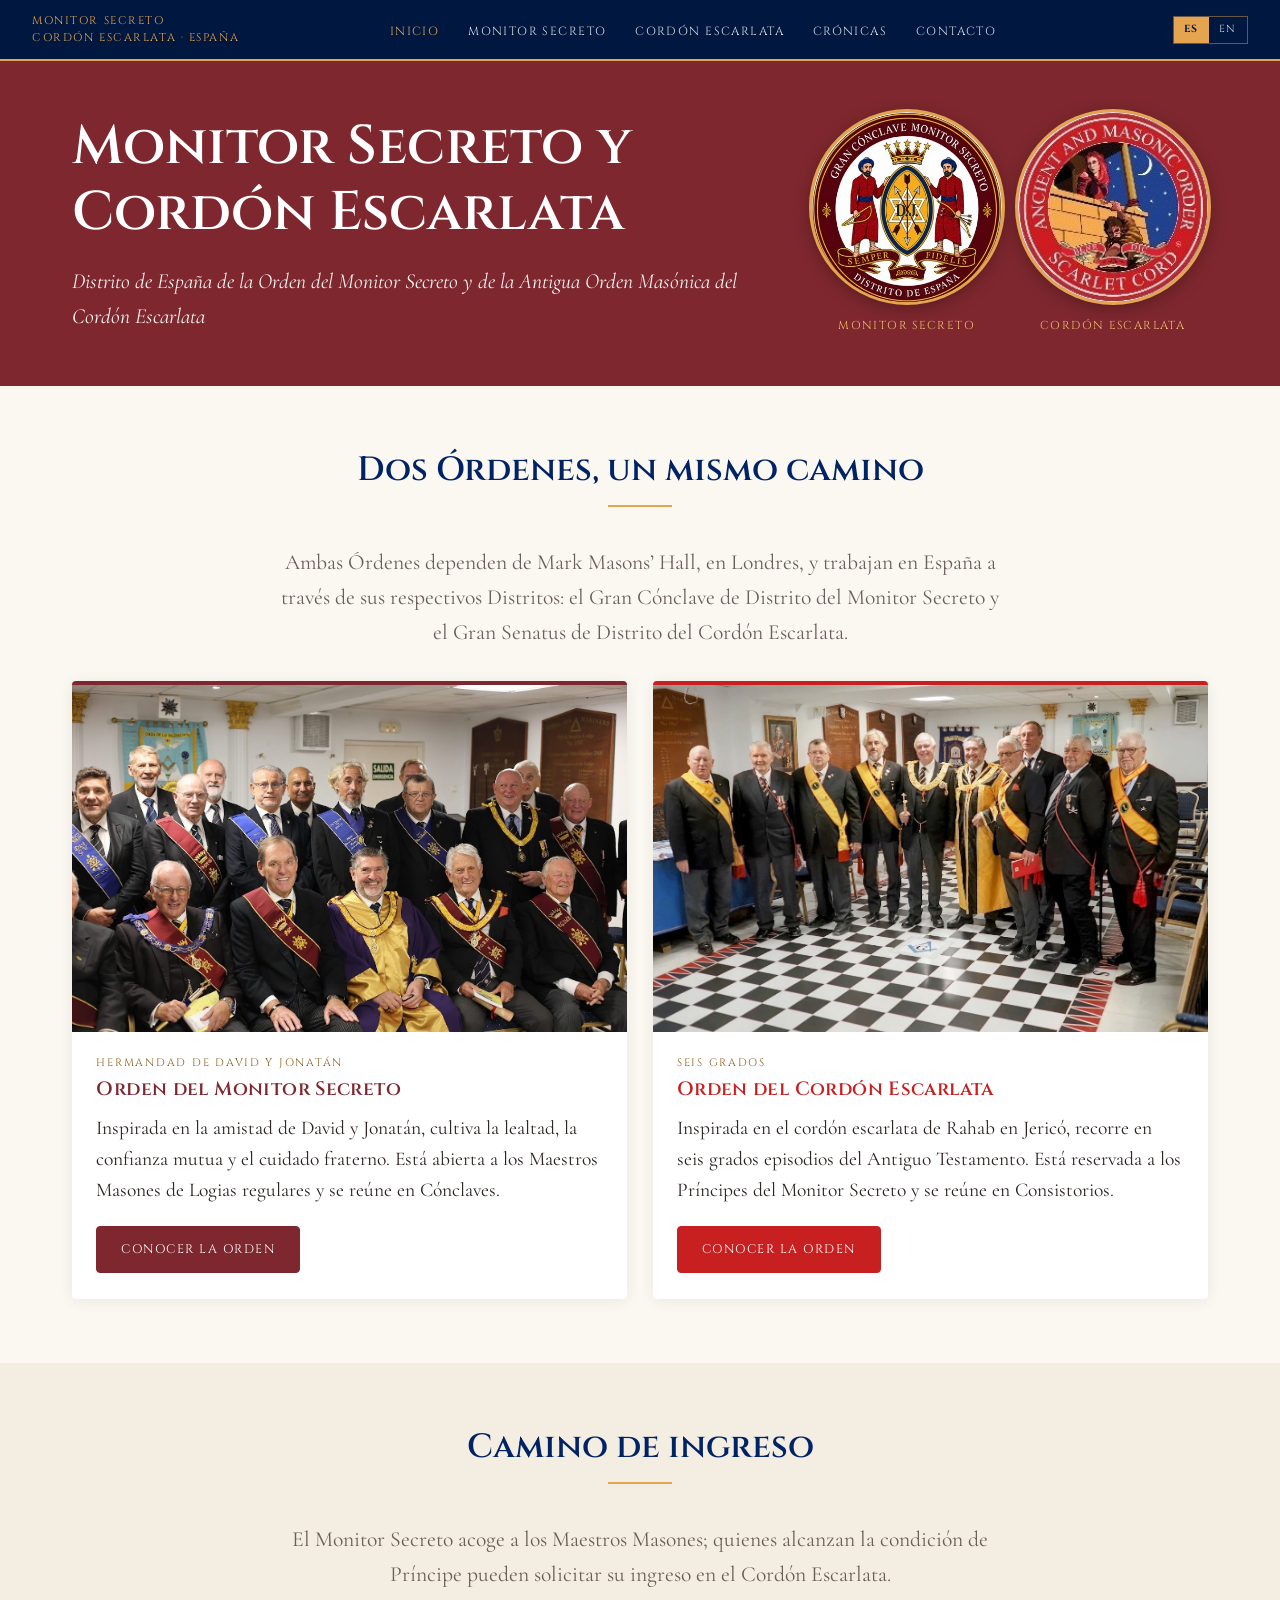
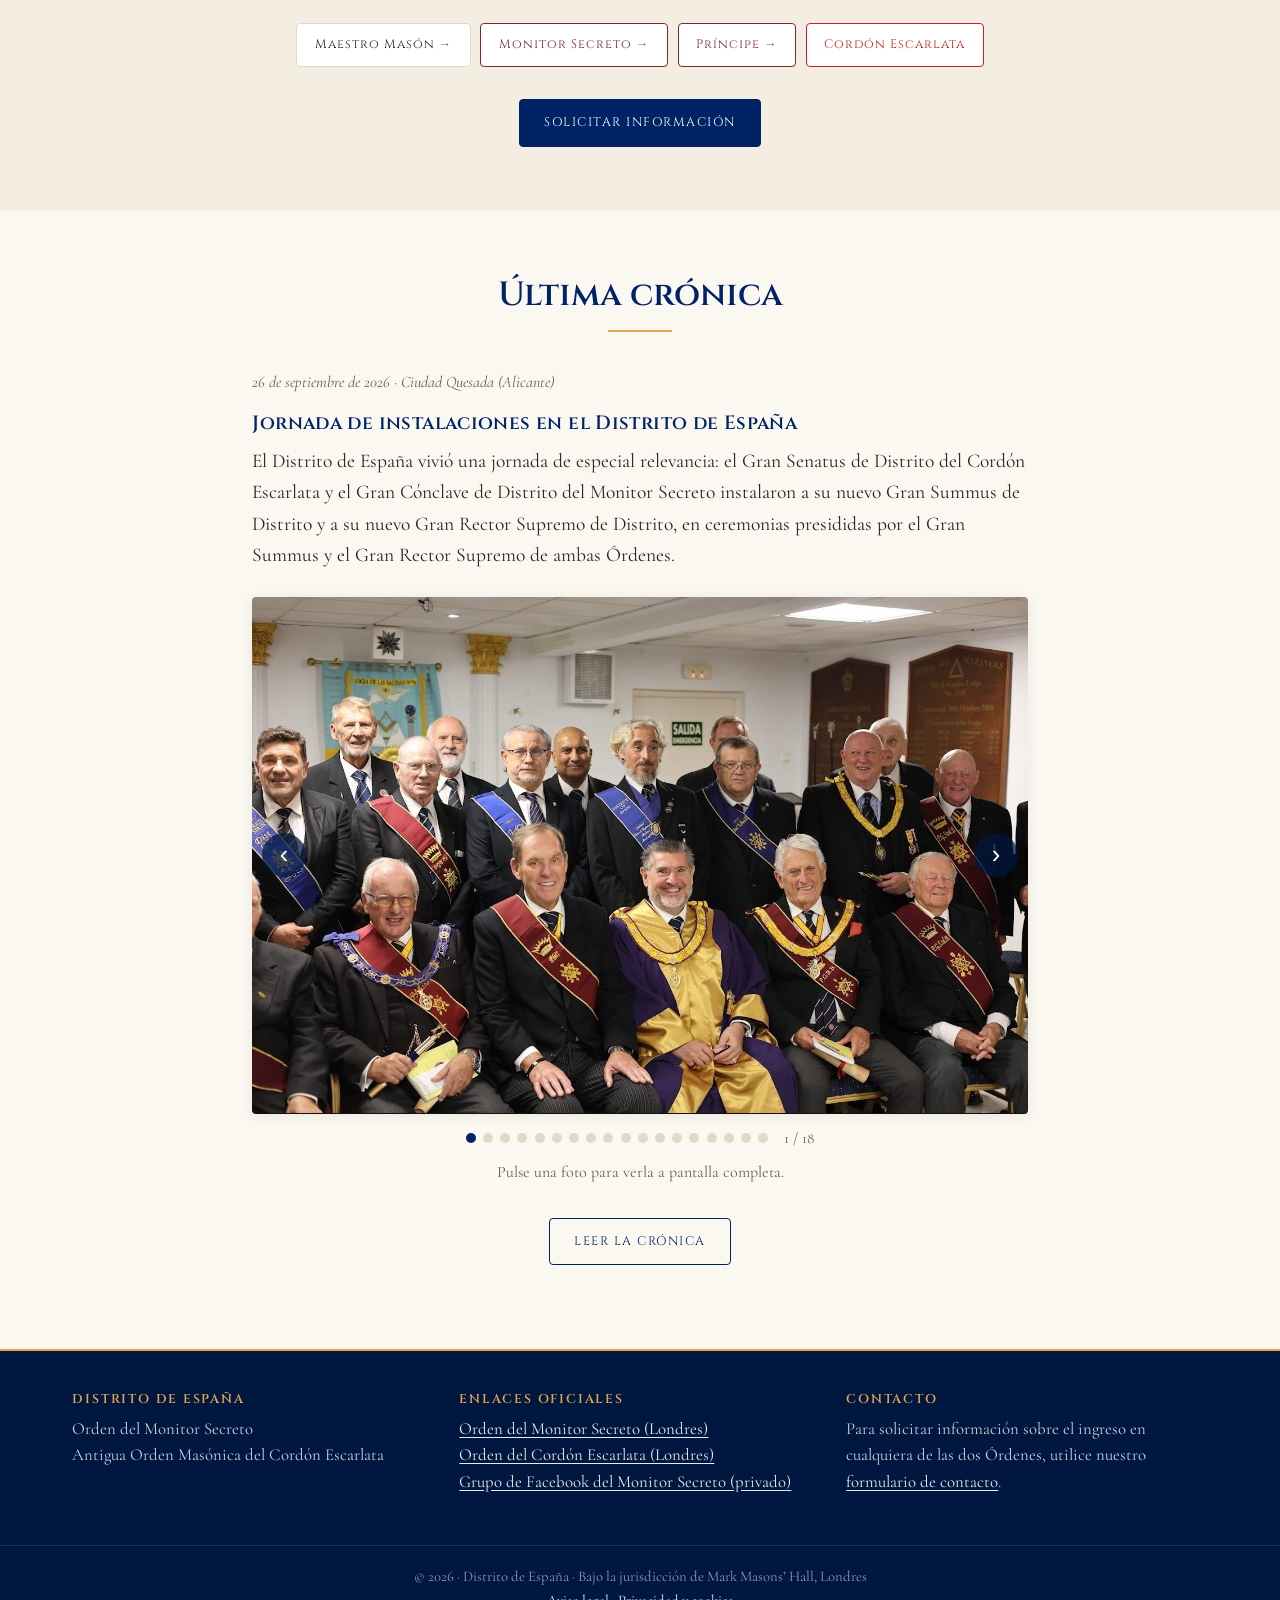
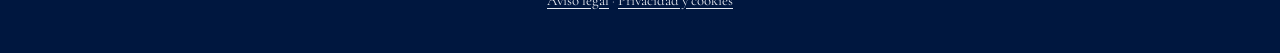
==== commit b7bf4089: "Tipografías alojadas en el propio sitio (sin Google Fonts) - Cinzel y Cormorant Garamond en woff2 (s" ====
--- a/index.html
+++ b/index.html
@@ -20,13 +20,12 @@
 <meta property="og:locale" content="es_ES">
 <meta property="og:locale:alternate" content="en_GB">
 <meta name="twitter:card" content="summary_large_image">
+<meta name="google-site-verification" content="jsn7K1JmOlyHrcug27qbYDgPw9xYynlQiisxcQtQdgY">
 <meta name="theme-color" content="#00173F">
 <link rel="icon" type="image/png" href="icon-192.png">
 <link rel="apple-touch-icon" href="apple-touch-icon.png">
 <link rel="manifest" href="manifest.json">
-<link rel="preconnect" href="https://fonts.googleapis.com">
-<link rel="preconnect" href="https://fonts.gstatic.com" crossorigin>
-<link rel="stylesheet" href="https://fonts.googleapis.com/css2?family=Cinzel:wght@400;600;700&amp;family=Cormorant+Garamond:ital,wght@0,400;0,500;0,600;1,400&amp;display=swap">
+<link rel="stylesheet" href="fuentes.css">
 <link rel="stylesheet" href="estilos.css?v=7">
 <script type="application/ld+json">
 {"@context":"https://schema.org","@type":"Organization","name":"Monitor Secreto y Cordón Escarlata · Distrito de España","description":"Distrito de España de la Orden del Monitor Secreto y de la Antigua Orden Masónica del Cordón Escarlata.","url":"https://monitorsecreto-scarletcord.es/","logo":"https://monitorsecreto-scarletcord.es/icon-512.png","inLanguage":"es","areaServed":"ES","parentOrganization":{"@type":"Organization","name":"Mark Masons’ Hall","url":"https://markmasonshall.org/"}}
--- a/fuentes.css
+++ b/fuentes.css
@@ -0,0 +1,8 @@
+/* Tipografías alojadas en el propio sitio (antes servidas por Google Fonts). Licencia SIL Open Font License 1.1. */
+@font-face { font-family: 'Cinzel'; font-style: normal; font-weight: 400; font-display: swap; src: url('fonts/cinzel-latin-400-normal.woff2') format('woff2'); unicode-range: U+0000-00FF, U+0131, U+0152-0153, U+02BB-02BC, U+02C6, U+02DA, U+02DC, U+0304, U+0308, U+0329, U+2000-206F, U+20AC, U+2122, U+2191, U+2193, U+2212, U+2215, U+FEFF, U+FFFD; }
+@font-face { font-family: 'Cinzel'; font-style: normal; font-weight: 600; font-display: swap; src: url('fonts/cinzel-latin-600-normal.woff2') format('woff2'); unicode-range: U+0000-00FF, U+0131, U+0152-0153, U+02BB-02BC, U+02C6, U+02DA, U+02DC, U+0304, U+0308, U+0329, U+2000-206F, U+20AC, U+2122, U+2191, U+2193, U+2212, U+2215, U+FEFF, U+FFFD; }
+@font-face { font-family: 'Cinzel'; font-style: normal; font-weight: 700; font-display: swap; src: url('fonts/cinzel-latin-700-normal.woff2') format('woff2'); unicode-range: U+0000-00FF, U+0131, U+0152-0153, U+02BB-02BC, U+02C6, U+02DA, U+02DC, U+0304, U+0308, U+0329, U+2000-206F, U+20AC, U+2122, U+2191, U+2193, U+2212, U+2215, U+FEFF, U+FFFD; }
+@font-face { font-family: 'Cormorant Garamond'; font-style: normal; font-weight: 400; font-display: swap; src: url('fonts/cormorant-garamond-latin-400-normal.woff2') format('woff2'); unicode-range: U+0000-00FF, U+0131, U+0152-0153, U+02BB-02BC, U+02C6, U+02DA, U+02DC, U+0304, U+0308, U+0329, U+2000-206F, U+20AC, U+2122, U+2191, U+2193, U+2212, U+2215, U+FEFF, U+FFFD; }
+@font-face { font-family: 'Cormorant Garamond'; font-style: normal; font-weight: 500; font-display: swap; src: url('fonts/cormorant-garamond-latin-500-normal.woff2') format('woff2'); unicode-range: U+0000-00FF, U+0131, U+0152-0153, U+02BB-02BC, U+02C6, U+02DA, U+02DC, U+0304, U+0308, U+0329, U+2000-206F, U+20AC, U+2122, U+2191, U+2193, U+2212, U+2215, U+FEFF, U+FFFD; }
+@font-face { font-family: 'Cormorant Garamond'; font-style: normal; font-weight: 600; font-display: swap; src: url('fonts/cormorant-garamond-latin-600-normal.woff2') format('woff2'); unicode-range: U+0000-00FF, U+0131, U+0152-0153, U+02BB-02BC, U+02C6, U+02DA, U+02DC, U+0304, U+0308, U+0329, U+2000-206F, U+20AC, U+2122, U+2191, U+2193, U+2212, U+2215, U+FEFF, U+FFFD; }
+@font-face { font-family: 'Cormorant Garamond'; font-style: italic; font-weight: 400; font-display: swap; src: url('fonts/cormorant-garamond-latin-400-italic.woff2') format('woff2'); unicode-range: U+0000-00FF, U+0131, U+0152-0153, U+02BB-02BC, U+02C6, U+02DA, U+02DC, U+0304, U+0308, U+0329, U+2000-206F, U+20AC, U+2122, U+2191, U+2193, U+2212, U+2215, U+FEFF, U+FFFD; }
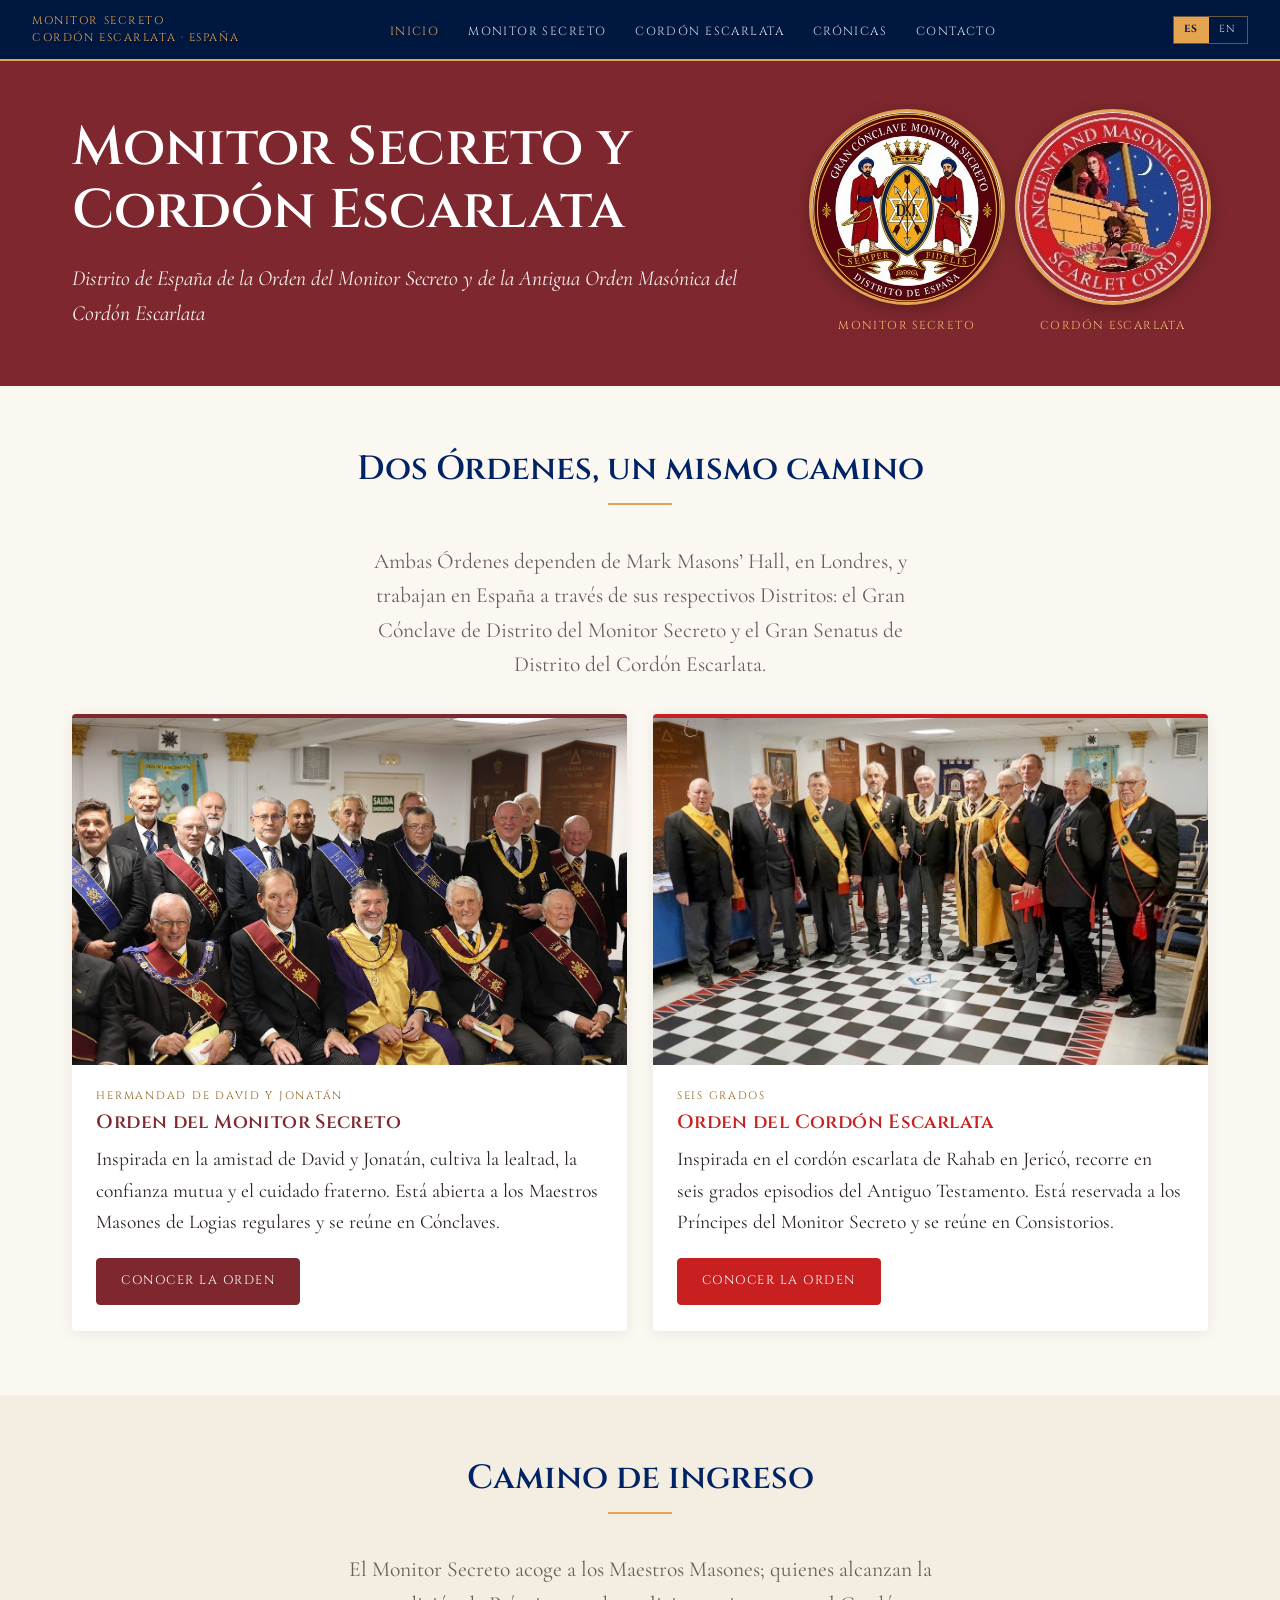
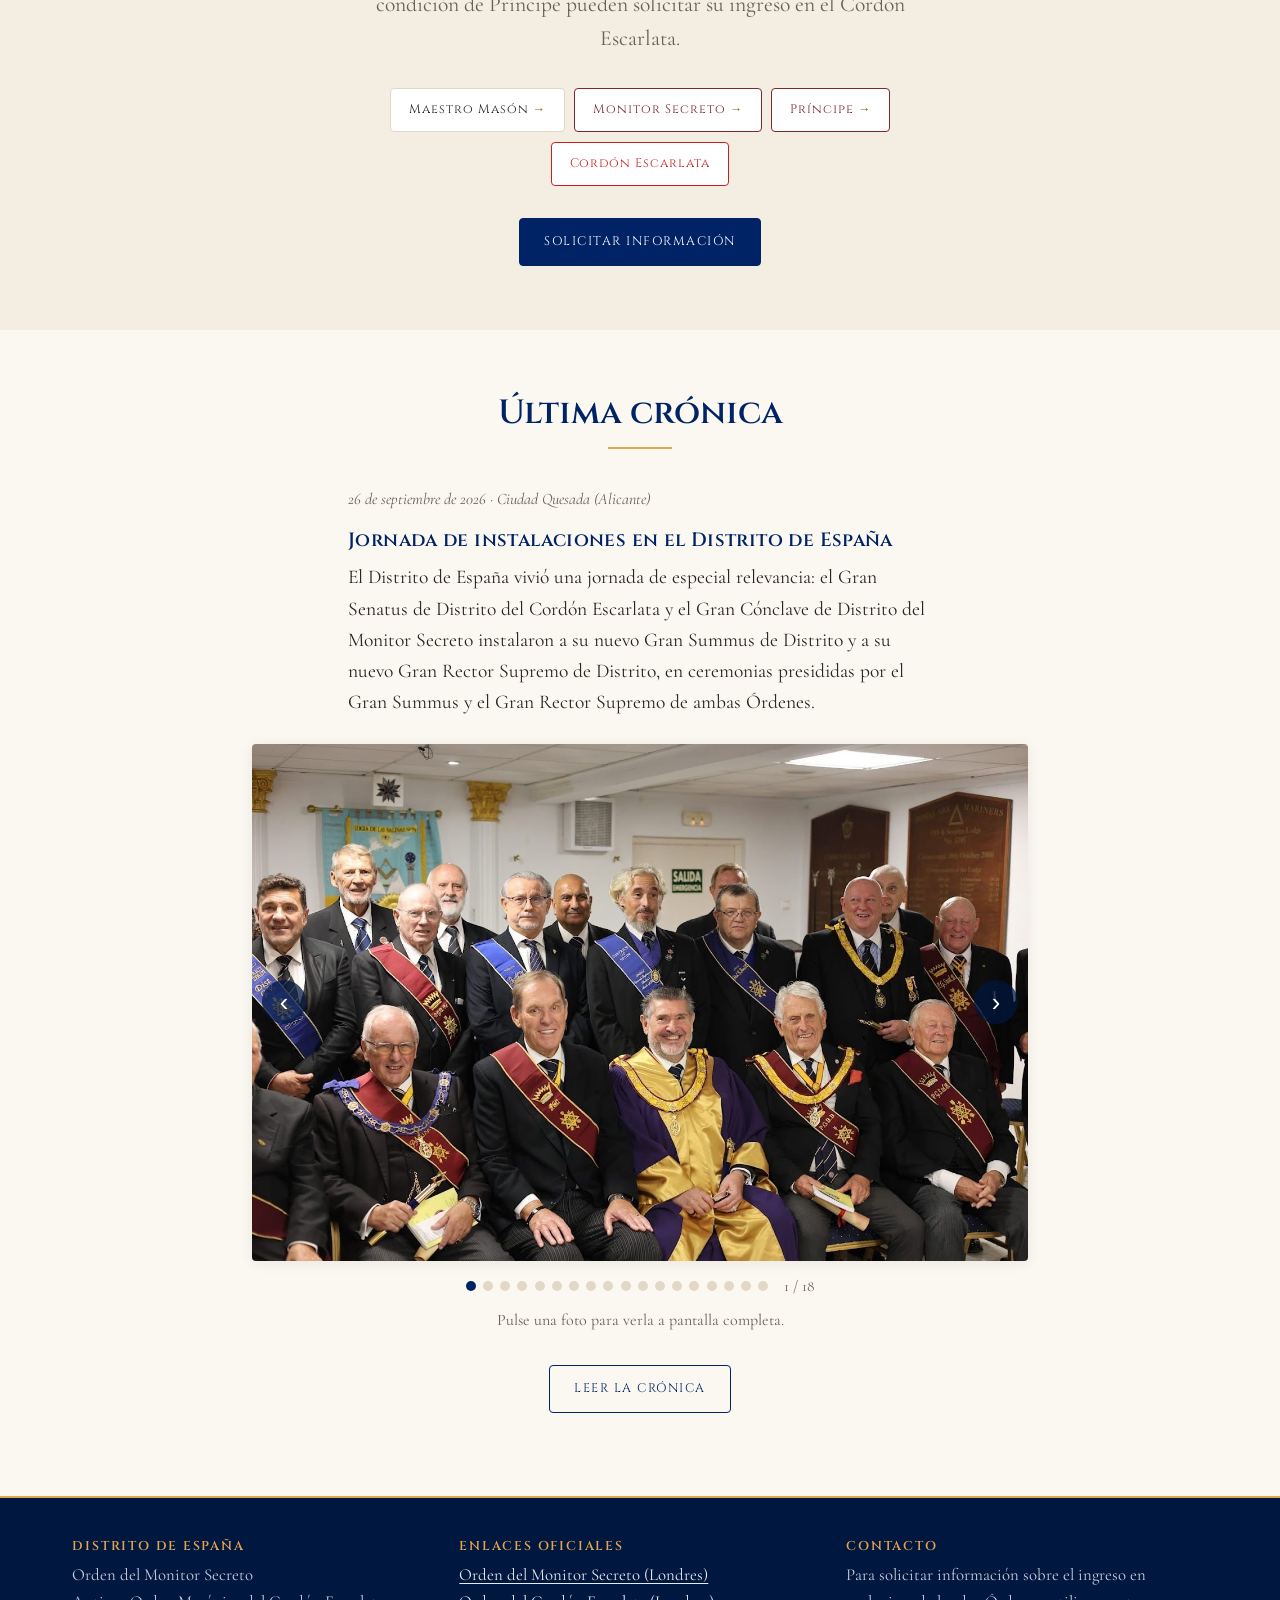
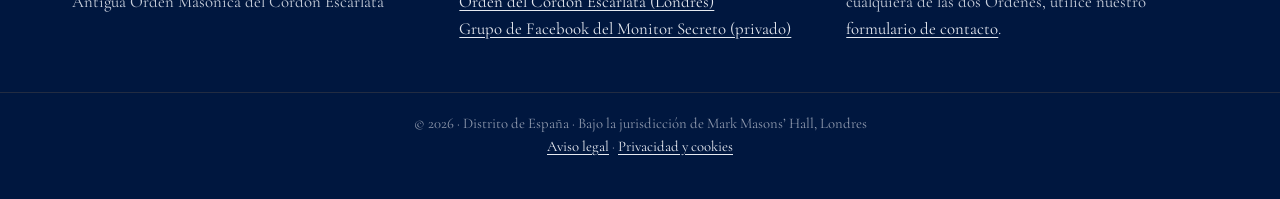
==== commit 5efb971d: "Tipografía: medida de lectura de 45-75 caracteres e interlineado 1,15 en títulos Columna de texto co" ====
--- a/index.html
+++ b/index.html
@@ -26,7 +26,7 @@
 <link rel="apple-touch-icon" href="apple-touch-icon.png">
 <link rel="manifest" href="manifest.json">
 <link rel="stylesheet" href="fuentes.css">
-<link rel="stylesheet" href="estilos.css?v=7">
+<link rel="stylesheet" href="estilos.css?v=8">
 <script type="application/ld+json">
 {"@context":"https://schema.org","@type":"Organization","name":"Monitor Secreto y Cordón Escarlata · Distrito de España","description":"Distrito de España de la Orden del Monitor Secreto y de la Antigua Orden Masónica del Cordón Escarlata.","url":"https://monitorsecreto-scarletcord.es/","logo":"https://monitorsecreto-scarletcord.es/icon-512.png","inLanguage":"es","areaServed":"ES","parentOrganization":{"@type":"Organization","name":"Mark Masons’ Hall","url":"https://markmasonshall.org/"}}
 </script>
--- a/estilos.css
+++ b/estilos.css
@@ -56,7 +56,7 @@
 h1, h2, h3, h4 {
   font-family: var(--f-titulo);
   font-weight: 600;
-  line-height: 1.2;
+  line-height: 1.15;
   margin: 0 0 .6em;
   color: var(--principal);
 }
@@ -66,6 +66,9 @@
 p { margin: 0 0 1em; }
 
 .contenedor { width: 100%; max-width: var(--ancho); margin: 0 auto; padding: 0 1.4rem; }
+/* Medida de lectura: 45-75 caracteres por línea en el texto corrido */
+.contenedor > :is(p, ul, ol, blockquote, h3, h4),
+.contenedor > article { max-width: 36.5rem; margin-left: auto; margin-right: auto; }
 .seccion { padding: 4rem 0; }
 .seccion.alt { background: var(--fondo-alt); }
 .seccion-titulo { text-align: center; margin-bottom: 2.4rem; }
